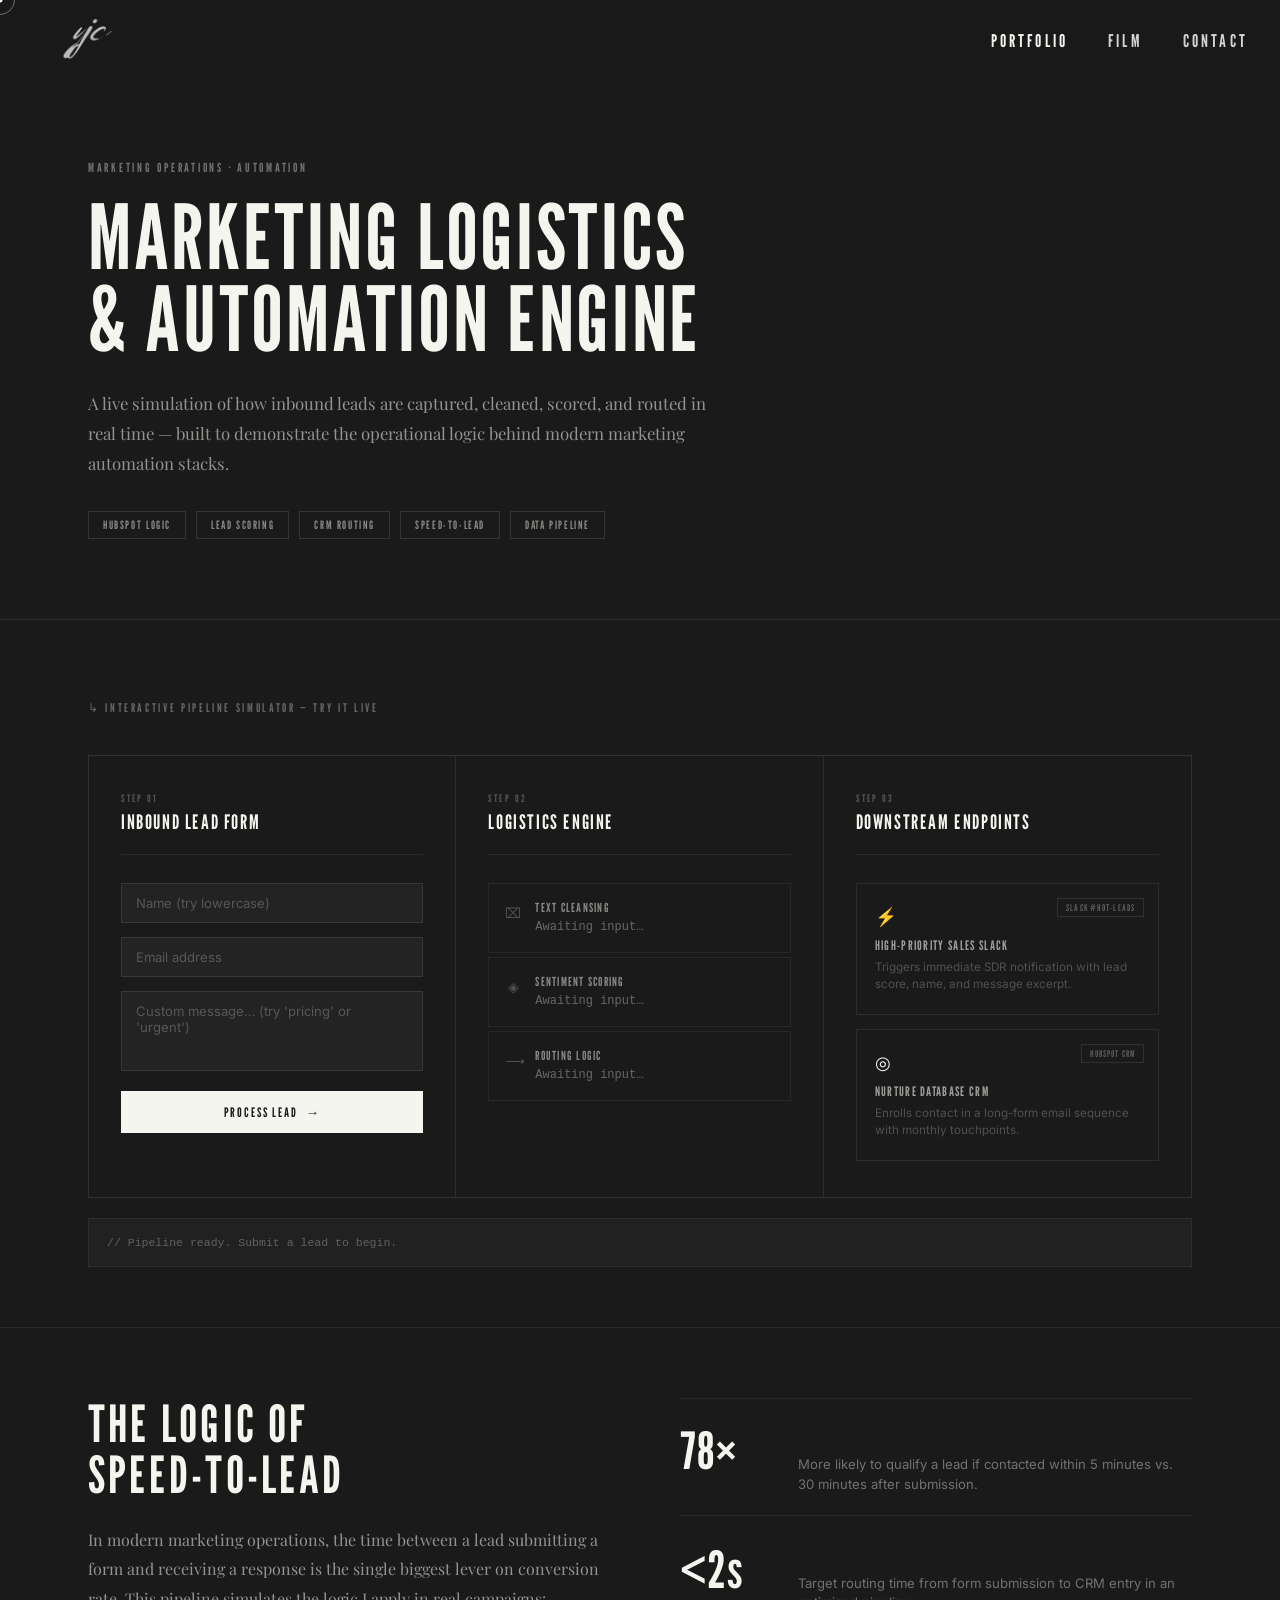
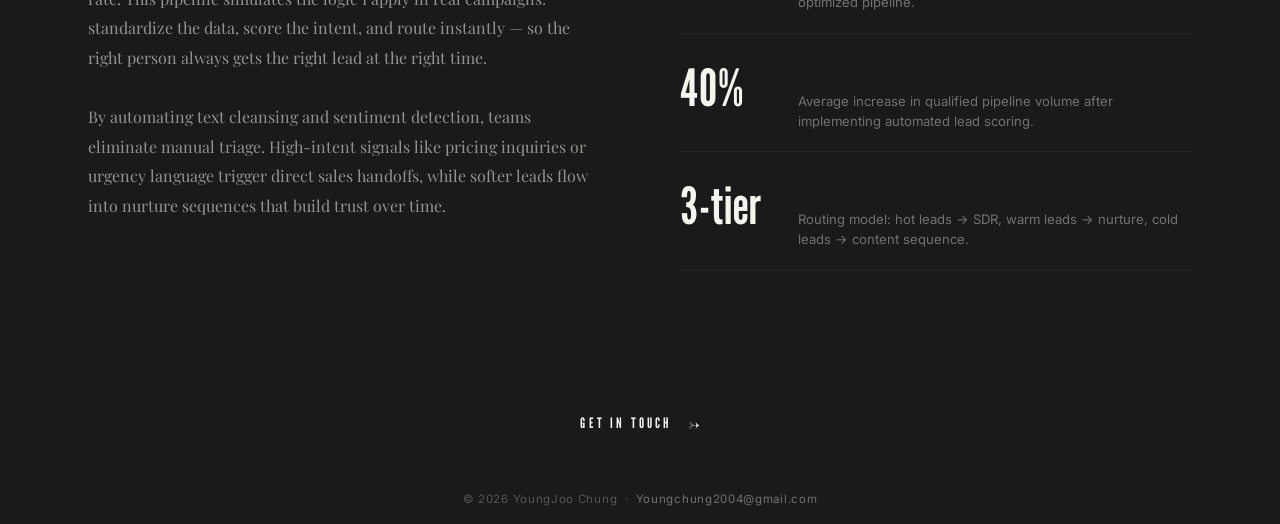
==== automation.html @ d45932c4 "Add Marketing Automation Engine interactive demo page Co-Authored-By: Claude Sonnet 4.6 <noreply@ant" ====
<!DOCTYPE html>
<html lang="en">
<head>
  <meta charset="UTF-8">
  <meta name="viewport" content="width=device-width, initial-scale=1.0">
  <title>Marketing Automation Engine — YoungJoo Chung</title>
  <link rel="preconnect" href="https://fonts.googleapis.com">
  <link rel="preconnect" href="https://fonts.gstatic.com" crossorigin>
  <link href="https://fonts.googleapis.com/css2?family=League+Gothic&family=Playfair+Display:ital,wght@0,400;0,600;0,700;1,400&family=Inter:wght@300;400;500;600&display=swap" rel="stylesheet">
  <link rel="stylesheet" href="css/style.css">
  <style>
    /* ── Page Hero ─────────────────────────────── */
    .auto-hero {
      padding: 160px 0 80px;
      border-bottom: 1px solid rgba(245,245,240,.08);
    }
    .auto-hero-eyebrow {
      font-family: var(--font-display);
      font-size: 0.78rem;
      letter-spacing: 0.22em;
      text-transform: uppercase;
      color: rgba(245,245,240,.4);
      margin-bottom: 20px;
    }
    .auto-hero-title {
      font-family: var(--font-display);
      font-size: clamp(3rem, 7vw, 7rem);
      font-weight: 400;
      text-transform: uppercase;
      letter-spacing: 0.03em;
      line-height: 0.92;
      color: var(--cream);
      margin-bottom: 28px;
    }
    .auto-hero-sub {
      font-family: var(--font-serif);
      font-size: 1.05rem;
      line-height: 1.8;
      color: rgba(245,245,240,.55);
      max-width: 620px;
    }
    .auto-tags {
      display: flex;
      flex-wrap: wrap;
      gap: 10px;
      margin-top: 32px;
    }
    .auto-tag {
      font-family: var(--font-display);
      font-size: 0.72rem;
      letter-spacing: 0.14em;
      text-transform: uppercase;
      color: rgba(245,245,240,.5);
      border: 1px solid rgba(245,245,240,.12);
      padding: 6px 14px;
    }

    /* ── Simulator Wrapper ──────────────────────── */
    .simulator-section {
      padding: 80px 0 60px;
    }
    .sim-label {
      font-family: var(--font-display);
      font-size: 0.75rem;
      letter-spacing: 0.22em;
      text-transform: uppercase;
      color: rgba(245,245,240,.35);
      margin-bottom: 40px;
    }

    /* ── Three-Column Grid ──────────────────────── */
    .sim-grid {
      display: grid;
      grid-template-columns: 1fr 1fr 1fr;
      gap: 0;
      border: 1px solid rgba(245,245,240,.1);
      position: relative;
    }

    .sim-col {
      padding: 36px 32px;
      border-right: 1px solid rgba(245,245,240,.08);
      position: relative;
    }
    .sim-col:last-child { border-right: none; }

    .sim-col-eyebrow {
      font-family: var(--font-display);
      font-size: 0.65rem;
      letter-spacing: 0.2em;
      text-transform: uppercase;
      color: rgba(245,245,240,.28);
      margin-bottom: 6px;
    }
    .sim-col-title {
      font-family: var(--font-display);
      font-size: 1.25rem;
      letter-spacing: 0.08em;
      text-transform: uppercase;
      color: var(--cream);
      margin-bottom: 28px;
      padding-bottom: 20px;
      border-bottom: 1px solid rgba(245,245,240,.07);
    }

    /* ── Column 1: Form ─────────────────────────── */
    .sim-form {
      display: flex;
      flex-direction: column;
      gap: 14px;
    }
    .sim-input, .sim-textarea {
      width: 100%;
      background: rgba(245,245,240,.04);
      border: 1px solid rgba(245,245,240,.1);
      color: var(--cream);
      font-family: var(--font-sans);
      font-size: 0.82rem;
      padding: 11px 14px;
      outline: none;
      transition: border-color .2s;
      resize: none;
    }
    .sim-input::placeholder, .sim-textarea::placeholder {
      color: rgba(245,245,240,.25);
    }
    .sim-input:focus, .sim-textarea:focus {
      border-color: rgba(245,245,240,.3);
    }
    .sim-textarea { height: 80px; }

    .sim-btn {
      margin-top: 6px;
      background: var(--cream);
      color: #1A1A1A;
      border: none;
      font-family: var(--font-display);
      font-size: 0.82rem;
      letter-spacing: 0.14em;
      text-transform: uppercase;
      padding: 13px 20px;
      cursor: pointer;
      transition: background .2s, transform .15s;
      display: flex;
      align-items: center;
      justify-content: center;
      gap: 8px;
    }
    .sim-btn:hover { background: #e8e8e3; transform: translateY(-1px); }
    .sim-btn:active { transform: translateY(0); }
    .sim-btn:disabled { opacity: 0.4; cursor: not-allowed; transform: none; }

    /* ── Column 2: Engine Steps ─────────────────── */
    .engine-steps {
      display: flex;
      flex-direction: column;
      gap: 4px;
    }
    .engine-step {
      display: flex;
      align-items: flex-start;
      gap: 14px;
      padding: 16px;
      border: 1px solid rgba(245,245,240,.06);
      transition: border-color .3s, background .3s;
      position: relative;
    }
    .engine-step.active {
      border-color: rgba(245,245,240,.25);
      background: rgba(245,245,240,.04);
    }
    .engine-step.done {
      border-color: rgba(120,200,120,.3);
      background: rgba(120,200,120,.04);
    }
    .step-icon {
      font-size: 0.9rem;
      color: rgba(245,245,240,.25);
      margin-top: 2px;
      transition: color .3s;
      flex-shrink: 0;
      width: 16px;
      text-align: center;
    }
    .engine-step.active .step-icon { color: var(--cream); }
    .engine-step.done .step-icon { color: #78c878; }
    .step-name {
      font-family: var(--font-display);
      font-size: 0.78rem;
      letter-spacing: 0.1em;
      text-transform: uppercase;
      color: rgba(245,245,240,.5);
      transition: color .3s;
      margin-bottom: 5px;
    }
    .engine-step.active .step-name { color: var(--cream); }
    .engine-step.done .step-name { color: rgba(120,200,120,.9); }
    .step-output {
      font-family: 'Courier New', monospace;
      font-size: 0.75rem;
      color: rgba(245,245,240,.35);
      min-height: 16px;
      transition: color .3s;
    }
    .engine-step.done .step-output { color: rgba(120,200,120,.7); }
    .step-spinner {
      display: none;
      width: 10px; height: 10px;
      border: 1.5px solid rgba(245,245,240,.15);
      border-top-color: var(--cream);
      border-radius: 50%;
      animation: spin .6s linear infinite;
      margin-left: auto;
      flex-shrink: 0;
    }
    .engine-step.active .step-spinner { display: block; }
    @keyframes spin { to { transform: rotate(360deg); } }

    /* ── Column 3: Endpoints ────────────────────── */
    .endpoints {
      display: flex;
      flex-direction: column;
      gap: 14px;
    }
    .endpoint {
      padding: 20px 18px;
      border: 1px solid rgba(245,245,240,.08);
      position: relative;
      transition: border-color .4s, background .4s, transform .3s;
    }
    .endpoint-icon {
      font-size: 1.1rem;
      margin-bottom: 10px;
    }
    .endpoint-name {
      font-family: var(--font-display);
      font-size: 0.82rem;
      letter-spacing: 0.1em;
      text-transform: uppercase;
      color: rgba(245,245,240,.6);
      margin-bottom: 6px;
      transition: color .3s;
    }
    .endpoint-desc {
      font-family: var(--font-sans);
      font-size: 0.73rem;
      color: rgba(245,245,240,.25);
      line-height: 1.5;
    }
    .endpoint-badge {
      position: absolute;
      top: 14px; right: 14px;
      font-family: var(--font-display);
      font-size: 0.58rem;
      letter-spacing: 0.12em;
      text-transform: uppercase;
      padding: 3px 8px;
      border: 1px solid rgba(245,245,240,.1);
      color: rgba(245,245,240,.3);
      transition: all .3s;
    }

    /* Endpoint hit states */
    .endpoint.hit-high {
      border-color: rgba(100,220,130,.5);
      background: rgba(100,220,130,.06);
      transform: translateY(-2px);
    }
    .endpoint.hit-high .endpoint-name { color: #64dc82; }
    .endpoint.hit-high .endpoint-badge {
      border-color: rgba(100,220,130,.4);
      color: #64dc82;
      background: rgba(100,220,130,.1);
    }
    .endpoint.hit-nurture {
      border-color: rgba(120,160,255,.5);
      background: rgba(120,160,255,.06);
      transform: translateY(-2px);
    }
    .endpoint.hit-nurture .endpoint-name { color: #78a0ff; }
    .endpoint.hit-nurture .endpoint-badge {
      border-color: rgba(120,160,255,.4);
      color: #78a0ff;
      background: rgba(120,160,255,.1);
    }

    /* ── Data Packet ────────────────────────────── */
    .data-packet {
      position: fixed;
      width: 10px; height: 10px;
      background: var(--cream);
      border-radius: 50%;
      box-shadow: 0 0 0 3px rgba(245,245,240,.15), 0 0 16px rgba(245,245,240,.4);
      pointer-events: none;
      z-index: 999;
      opacity: 0;
      transform: translate(-50%, -50%);
      transition: left .5s cubic-bezier(0.4,0,0.2,1),
                  top .5s cubic-bezier(0.4,0,0.2,1),
                  opacity .25s;
    }
    .data-packet.visible { opacity: 1; }
    .data-packet.high-priority {
      background: #64dc82;
      box-shadow: 0 0 0 3px rgba(100,220,130,.2), 0 0 16px rgba(100,220,130,.5);
    }
    .data-packet.nurture {
      background: #78a0ff;
      box-shadow: 0 0 0 3px rgba(120,160,255,.2), 0 0 16px rgba(120,160,255,.5);
    }

    /* ── Connector Arrows ───────────────────────── */
    .sim-connectors {
      position: absolute;
      inset: 0;
      pointer-events: none;
      z-index: 0;
    }
    .connector-arrow {
      position: absolute;
      top: 50%;
      font-family: var(--font-display);
      font-size: 0.65rem;
      color: rgba(245,245,240,.15);
      letter-spacing: 0.1em;
      transform: translateY(-50%);
    }
    .connector-arrow.left  { left: 33.33%; transform: translate(-50%, -50%); }
    .connector-arrow.right { left: 66.66%; transform: translate(-50%, -50%); }

    /* ── Speed-to-Lead Section ──────────────────── */
    .speed-section {
      padding: 70px 0 100px;
      border-top: 1px solid rgba(245,245,240,.07);
    }
    .speed-grid {
      display: grid;
      grid-template-columns: 1fr 1fr;
      gap: 80px;
      align-items: start;
    }
    .speed-title {
      font-family: var(--font-display);
      font-size: clamp(2rem, 4vw, 3.5rem);
      font-weight: 400;
      text-transform: uppercase;
      letter-spacing: 0.06em;
      color: var(--cream);
      line-height: 1;
      margin-bottom: 24px;
    }
    .speed-body {
      font-family: var(--font-serif);
      font-size: 1rem;
      line-height: 1.85;
      color: rgba(245,245,240,.55);
    }
    .speed-stats {
      display: flex;
      flex-direction: column;
      gap: 2px;
    }
    .stat-row {
      display: flex;
      align-items: baseline;
      gap: 18px;
      padding: 20px 0;
      border-bottom: 1px solid rgba(245,245,240,.06);
    }
    .stat-row:first-child { border-top: 1px solid rgba(245,245,240,.06); }
    .stat-num {
      font-family: var(--font-display);
      font-size: clamp(2rem, 4vw, 3.2rem);
      color: var(--cream);
      letter-spacing: 0.02em;
      flex-shrink: 0;
      min-width: 100px;
    }
    .stat-desc {
      font-family: var(--font-sans);
      font-size: 0.82rem;
      color: rgba(245,245,240,.4);
      line-height: 1.5;
    }

    /* ── Status Log ─────────────────────────────── */
    .sim-log {
      margin-top: 20px;
      padding: 14px 18px;
      background: rgba(245,245,240,.03);
      border: 1px solid rgba(245,245,240,.06);
      font-family: 'Courier New', monospace;
      font-size: 0.72rem;
      color: rgba(245,245,240,.3);
      min-height: 48px;
      line-height: 1.7;
    }
    .log-line { display: block; }
    .log-line.success { color: rgba(100,220,130,.7); }
    .log-line.info    { color: rgba(120,160,255,.7); }
    .log-line.warn    { color: rgba(245,200,80,.6); }

    /* ── Responsive ─────────────────────────────── */
    @media (max-width: 900px) {
      .sim-grid { grid-template-columns: 1fr; }
      .sim-col { border-right: none; border-bottom: 1px solid rgba(245,245,240,.08); }
      .sim-col:last-child { border-bottom: none; }
      .speed-grid { grid-template-columns: 1fr; gap: 48px; }
    }
  </style>
</head>
<body>

  <div class="cursor-dot"></div>
  <div class="cursor-ring"></div>

  <nav class="nav">
    <div class="nav-container">
      <a href="index.html" class="nav-home"><img src="images/logo.png" alt="YJC" class="nav-logo-img"></a>
      <button class="nav-toggle" aria-label="Toggle navigation">
        <span></span><span></span><span></span>
      </button>
      <ul class="nav-links">
        <li class="nav-item">
          <a href="portfolio.html" class="nav-link active">Portfolio</a>
          <div class="nav-dropdown">
            <a href="portfolio.html#projects">Projects</a>
            <a href="portfolio.html#internship">Internship</a>
            <a href="portfolio.html#social-media">Social Media</a>
          </div>
        </li>
        <li class="nav-item"><a href="film.html" class="nav-link">Film</a></li>
        <li class="nav-item"><a href="contact.html" class="nav-link">Contact</a></li>
      </ul>
    </div>
  </nav>

  <!-- ── Page Hero ─────────────────────────────── -->
  <section class="auto-hero">
    <div class="container">
      <p class="auto-hero-eyebrow">Marketing Operations · Automation</p>
      <h1 class="auto-hero-title">Marketing Logistics<br>&amp; Automation Engine</h1>
      <p class="auto-hero-sub">A live simulation of how inbound leads are captured, cleaned, scored, and routed in real time — built to demonstrate the operational logic behind modern marketing automation stacks.</p>
      <div class="auto-tags">
        <span class="auto-tag">HubSpot Logic</span>
        <span class="auto-tag">Lead Scoring</span>
        <span class="auto-tag">CRM Routing</span>
        <span class="auto-tag">Speed-to-Lead</span>
        <span class="auto-tag">Data Pipeline</span>
      </div>
    </div>
  </section>

  <!-- ── Simulator ─────────────────────────────── -->
  <section class="simulator-section">
    <div class="container">
      <p class="sim-label">↳ Interactive Pipeline Simulator — Try It Live</p>

      <div class="sim-grid" id="sim-grid">

        <!-- Col 1: Inbound -->
        <div class="sim-col" id="col-1">
          <p class="sim-col-eyebrow">Step 01</p>
          <h3 class="sim-col-title">Inbound Lead Form</h3>
          <div class="sim-form">
            <input class="sim-input" id="lead-name" type="text" placeholder="Name (try lowercase)" autocomplete="off">
            <input class="sim-input" id="lead-email" type="email" placeholder="Email address" autocomplete="off">
            <textarea class="sim-textarea" id="lead-message" placeholder="Custom message… (try 'pricing' or 'urgent')"></textarea>
            <button class="sim-btn" id="process-btn">
              <span>Process Lead</span>
              <span>→</span>
            </button>
          </div>
        </div>

        <!-- Col 2: Engine -->
        <div class="sim-col" id="col-2">
          <p class="sim-col-eyebrow">Step 02</p>
          <h3 class="sim-col-title">Logistics Engine</h3>
          <div class="engine-steps">

            <div class="engine-step" id="step-cleanse">
              <span class="step-icon">⌧</span>
              <div style="flex:1">
                <p class="step-name">Text Cleansing</p>
                <p class="step-output" id="out-cleanse">Awaiting input…</p>
              </div>
              <div class="step-spinner"></div>
            </div>

            <div class="engine-step" id="step-sentiment">
              <span class="step-icon">◈</span>
              <div style="flex:1">
                <p class="step-name">Sentiment Scoring</p>
                <p class="step-output" id="out-sentiment">Awaiting input…</p>
              </div>
              <div class="step-spinner"></div>
            </div>

            <div class="engine-step" id="step-routing">
              <span class="step-icon">⟶</span>
              <div style="flex:1">
                <p class="step-name">Routing Logic</p>
                <p class="step-output" id="out-routing">Awaiting input…</p>
              </div>
              <div class="step-spinner"></div>
            </div>

          </div>
        </div>

        <!-- Col 3: Endpoints -->
        <div class="sim-col" id="col-3">
          <p class="sim-col-eyebrow">Step 03</p>
          <h3 class="sim-col-title">Downstream Endpoints</h3>
          <div class="endpoints">

            <div class="endpoint" id="ep-slack">
              <div class="endpoint-icon">⚡</div>
              <p class="endpoint-name">High-Priority Sales Slack</p>
              <p class="endpoint-desc">Triggers immediate SDR notification with lead score, name, and message excerpt.</p>
              <span class="endpoint-badge">Slack #hot-leads</span>
            </div>

            <div class="endpoint" id="ep-crm">
              <div class="endpoint-icon">◎</div>
              <p class="endpoint-name">Nurture Database CRM</p>
              <p class="endpoint-desc">Enrolls contact in a long-form email sequence with monthly touchpoints.</p>
              <span class="endpoint-badge">HubSpot CRM</span>
            </div>

          </div>
        </div>

      </div><!-- /sim-grid -->

      <!-- Status Log -->
      <div class="sim-log" id="sim-log">
        <span class="log-line">// Pipeline ready. Submit a lead to begin.</span>
      </div>

    </div><!-- /container -->
  </section>

  <!-- ── Data Packet (floating) ────────────────── -->
  <div class="data-packet" id="data-packet"></div>

  <!-- ── Speed-to-Lead Section ─────────────────── -->
  <section class="speed-section">
    <div class="container">
      <div class="speed-grid">
        <div>
          <h2 class="speed-title">The Logic of<br>Speed-to-Lead</h2>
          <p class="speed-body">
            In modern marketing operations, the time between a lead submitting a form and receiving a response is the single biggest lever on conversion rate. This pipeline simulates the logic I apply in real campaigns: standardize the data, score the intent, and route instantly — so the right person always gets the right lead at the right time.<br><br>
            By automating text cleansing and sentiment detection, teams eliminate manual triage. High-intent signals like pricing inquiries or urgency language trigger direct sales handoffs, while softer leads flow into nurture sequences that build trust over time.
          </p>
        </div>
        <div class="speed-stats">
          <div class="stat-row">
            <span class="stat-num">78×</span>
            <p class="stat-desc">More likely to qualify a lead if contacted within 5 minutes vs. 30 minutes after submission.</p>
          </div>
          <div class="stat-row">
            <span class="stat-num">&lt;2s</span>
            <p class="stat-desc">Target routing time from form submission to CRM entry in an optimized pipeline.</p>
          </div>
          <div class="stat-row">
            <span class="stat-num">40%</span>
            <p class="stat-desc">Average increase in qualified pipeline volume after implementing automated lead scoring.</p>
          </div>
          <div class="stat-row">
            <span class="stat-num">3-tier</span>
            <p class="stat-desc">Routing model: hot leads → SDR, warm leads → nurture, cold leads → content sequence.</p>
          </div>
        </div>
      </div>
    </div>
  </section>

  <a href="contact.html" class="footer-cta-strip">
    <span class="footer-cta-text">Get In Touch</span>
    <span class="footer-cta-arrow">→</span>
  </a>
  <footer class="footer">
    <p>&copy; 2026 YoungJoo Chung &nbsp;·&nbsp; <a href="mailto:Youngchung2004@gmail.com">Youngchung2004@gmail.com</a></p>
  </footer>

  <script src="js/main.js"></script>
  <script>
  (function () {
    const HIGH_PRIORITY_KEYWORDS = ['buy','buying','price','pricing','cost','quote','urgent','asap','immediately','purchase','deal','demo','sale'];

    const btn       = document.getElementById('process-btn');
    const nameInput = document.getElementById('lead-name');
    const emailInput= document.getElementById('lead-email');
    const msgInput  = document.getElementById('lead-message');
    const logEl     = document.getElementById('sim-log');
    const packet    = document.getElementById('data-packet');

    const stepCleanse   = document.getElementById('step-cleanse');
    const stepSentiment = document.getElementById('step-sentiment');
    const stepRouting   = document.getElementById('step-routing');
    const outCleanse    = document.getElementById('out-cleanse');
    const outSentiment  = document.getElementById('out-sentiment');
    const outRouting    = document.getElementById('out-routing');
    const epSlack       = document.getElementById('ep-slack');
    const epCrm         = document.getElementById('ep-crm');

    function log(msg, type = '') {
      const line = document.createElement('span');
      line.className = 'log-line' + (type ? ' ' + type : '');
      line.textContent = msg;
      logEl.appendChild(document.createElement('br'));
      logEl.appendChild(line);
      logEl.scrollTop = logEl.scrollHeight;
    }

    function resetSteps() {
      [stepCleanse, stepSentiment, stepRouting].forEach(s => {
        s.classList.remove('active','done');
      });
      [outCleanse, outSentiment, outRouting].forEach(o => {
        o.textContent = 'Awaiting input…';
      });
      [epSlack, epCrm].forEach(e => {
        e.classList.remove('hit-high','hit-nurture');
      });
      packet.classList.remove('visible','high-priority','nurture');
    }

    function wait(ms) { return new Promise(r => setTimeout(r, ms)); }

    function getCenter(el) {
      const r = el.getBoundingClientRect();
      return { x: r.left + r.width / 2, y: r.top + r.height / 2 };
    }

    function movePacket(el, instant = false) {
      const { x, y } = getCenter(el);
      if (instant) {
        packet.style.transition = 'none';
        packet.style.left = x + 'px';
        packet.style.top  = y + 'px';
      } else {
        packet.style.transition = 'left .55s cubic-bezier(0.4,0,0.2,1), top .55s cubic-bezier(0.4,0,0.2,1), opacity .25s';
        packet.style.left = x + 'px';
        packet.style.top  = y + 'px';
      }
    }

    function capitalize(str) {
      return str.replace(/\b\w/g, c => c.toUpperCase());
    }

    function scoreMessage(msg) {
      const lower = msg.toLowerCase();
      const hits = HIGH_PRIORITY_KEYWORDS.filter(k => lower.includes(k));
      return hits;
    }

    async function processLead() {
      const rawName  = nameInput.value.trim();
      const email    = emailInput.value.trim();
      const message  = msgInput.value.trim();

      if (!rawName) { nameInput.focus(); return; }

      btn.disabled = true;
      logEl.innerHTML = '<span class="log-line">// Pipeline initiated — ' + new Date().toLocaleTimeString() + '</span>';
      resetSteps();

      // ── Packet appears at form button ────────────
      const btnRect = btn.getBoundingClientRect();
      packet.style.transition = 'none';
      packet.style.left = (btnRect.left + btnRect.width / 2) + 'px';
      packet.style.top  = (btnRect.top + btnRect.height / 2) + 'px';
      packet.classList.add('visible');
      await wait(80);

      // ── Step 1: Text Cleansing ───────────────────
      stepCleanse.classList.add('active');
      log('→ [cleanse] Received raw input: "' + rawName + '"');
      movePacket(stepCleanse);
      await wait(700);

      const cleanedName = capitalize(rawName);
      outCleanse.textContent = '"' + rawName + '" → "' + cleanedName + '"';
      stepCleanse.classList.remove('active');
      stepCleanse.classList.add('done');
      log('✓ [cleanse] Normalized: "' + cleanedName + '"', 'success');
      await wait(300);

      // ── Step 2: Sentiment Scoring ────────────────
      stepSentiment.classList.add('active');
      log('→ [sentiment] Analyzing message content…');
      movePacket(stepSentiment);
      await wait(800);

      const hits = scoreMessage(message);
      const isHighPriority = hits.length > 0;
      const score = isHighPriority ? 'HIGH INTENT (' + hits.join(', ') + ')' : 'LOW INTENT — no triggers found';
      outSentiment.textContent = 'Score: ' + score;
      stepSentiment.classList.remove('active');
      stepSentiment.classList.add('done');
      log('✓ [sentiment] ' + score, isHighPriority ? 'warn' : 'info');
      await wait(300);

      // ── Step 3: Routing Logic ────────────────────
      stepRouting.classList.add('active');
      log('→ [routing] Evaluating destination…');
      movePacket(stepRouting);
      await wait(700);

      const destination = isHighPriority ? 'HIGH_PRIORITY_SLACK' : 'NURTURE_CRM';
      outRouting.textContent = 'Route → ' + destination;
      stepRouting.classList.remove('active');
      stepRouting.classList.add('done');
      log('✓ [routing] Destination: ' + destination, 'success');
      await wait(300);

      // ── Packet moves to endpoint ─────────────────
      if (isHighPriority) {
        packet.classList.add('high-priority');
        movePacket(epSlack);
        await wait(600);
        epSlack.classList.add('hit-high');
        log('⚡ [deliver] Lead "' + cleanedName + '" fired to #hot-leads Slack channel.', 'success');
      } else {
        packet.classList.add('nurture');
        movePacket(epCrm);
        await wait(600);
        epCrm.classList.add('hit-nurture');
        log('◎ [deliver] Lead "' + cleanedName + '" enrolled in HubSpot nurture sequence.', 'info');
      }

      await wait(300);
      log('// Pipeline complete. Processing time: ~' + (isHighPriority ? '1.8' : '2.0') + 's');

      // Fade out packet
      await wait(1200);
      packet.style.opacity = '0';
      await wait(300);
      packet.classList.remove('visible');

      btn.disabled = false;
    }

    btn.addEventListener('click', processLead);

    // Allow Enter in name field to trigger
    nameInput.addEventListener('keydown', e => { if (e.key === 'Enter') processLead(); });
  })();
  </script>
</body>
</html>
---- css/style.css ----
/* ============================================
   DESIGN SYSTEM
   ============================================ */
:root {
  --bg:           #1A1A1A;
  --bg-card:      #242424;
  --bg-nav:       rgba(26, 26, 26, 0.94);
  --cream:        #F5F5F0;
  --cream-dim:    rgba(245, 245, 240, 0.55);
  --cream-subtle: rgba(245, 245, 240, 0.07);
  --cream-border: rgba(245, 245, 240, 0.12);
  --font-display: 'League Gothic', 'Arial Narrow', sans-serif;
  --font-serif:   'Playfair Display', Georgia, serif;
  --font-sans:    'Inter', sans-serif;
  --ease:         cubic-bezier(0.4, 0, 0.2, 1);
  --ease-out:     cubic-bezier(0.0, 0, 0.2, 1);
}

*, *::before, *::after { box-sizing: border-box; margin: 0; padding: 0; }
html { scroll-behavior: smooth; }

body {
  font-family: var(--font-serif);
  background: #1A1A1A !important;
  color: var(--cream);
  cursor: none;
  overflow-x: hidden;
  -webkit-font-smoothing: antialiased;
}

/* ============================================
   CUSTOM CURSOR
   ============================================ */
.cursor-dot, .cursor-ring {
  position: fixed;
  top: 0; left: 0;
  pointer-events: none;
  z-index: 9999;
  transform: translate(-50%, -50%);
}

.cursor-dot {
  width: 5px; height: 5px;
  background: var(--cream);
  border-radius: 50%;
}

.cursor-ring {
  width: 30px; height: 30px;
  border: 1px solid rgba(245,245,240,0.4);
  border-radius: 50%;
  transition: width .3s var(--ease), height .3s var(--ease),
              border-color .3s, background .3s;
}

.cursor-ring.hovering {
  width: 46px; height: 46px;
  border-color: var(--cream);
  background: var(--cream-subtle);
}

.cursor-ring.clicking {
  width: 22px; height: 22px;
  background: rgba(245,245,240,0.08);
}

/* ============================================
   NAVIGATION
   ============================================ */
.nav {
  position: fixed;
  top: 0; left: 0; right: 0;
  z-index: 100;
  background: var(--bg-nav);
  backdrop-filter: blur(16px);
  -webkit-backdrop-filter: blur(16px);
  border-bottom: 1px solid var(--cream-border);
}

.nav-container {
  max-width: 1600px;
  margin: 0 auto;
  padding: 0 32px;
  height: 80px;
  display: flex;
  align-items: center;
  justify-content: space-between;
}

.nav-home {
  text-decoration: none;
  display: flex;
  align-items: center;
}

.nav-logo-img {
  height: 120px;
  width: auto;
  display: block;
  filter: invert(1) brightness(0.85);
  transition: filter .2s;
}
.nav-home:hover .nav-logo-img { filter: invert(1) brightness(1); }

.nav-links {
  list-style: none;
  display: flex;
  gap: 40px;
  align-items: center;
}

.nav-item { position: relative; }

.nav-link {
  font-family: var(--font-display);
  font-size: 1.1rem;
  letter-spacing: 0.18em;
  text-transform: uppercase;
  color: #D3D3D3;
  text-decoration: none;
  cursor: none;
  transition: color .2s;
  padding: 8px 0;
  display: block;
}

.nav-link:hover, .nav-link.active { color: var(--cream); }

/* Dropdown */
.nav-dropdown {
  position: absolute;
  top: calc(100% + 1px);
  right: 0;
  background: #111;
  border: 1px solid var(--cream-border);
  min-width: 180px;
  opacity: 0;
  pointer-events: none;
  transform: translateY(-6px);
  transition: opacity .2s var(--ease), transform .2s var(--ease);
}

.nav-item:hover .nav-dropdown {
  opacity: 1;
  pointer-events: all;
  transform: translateY(0);
}

.nav-dropdown a {
  display: block;
  padding: 12px 22px;
  font-family: var(--font-display);
  font-size: 0.85rem;
  letter-spacing: 0.14em;
  text-transform: uppercase;
  color: var(--cream-dim);
  text-decoration: none;
  border-bottom: 1px solid var(--cream-border);
  transition: color .2s, background .2s;
  cursor: none;
}

.nav-dropdown a:last-child { border-bottom: none; }
.nav-dropdown a:hover { color: var(--cream); background: var(--cream-subtle); }

.nav-toggle {
  display: none;
  flex-direction: column;
  gap: 5px;
  background: none;
  border: none;
  cursor: none;
  padding: 4px;
}

.nav-toggle span {
  display: block;
  width: 22px; height: 1.5px;
  background: var(--cream);
  transition: transform .3s, opacity .3s;
}

/* ============================================
   UTILITIES
   ============================================ */
.container { max-width: 1200px; margin: 0 auto; padding: 0 48px; }
.section-padding { padding: 100px 0; }

/* ============================================
   SCROLL REVEAL
   ============================================ */
.reveal {
  opacity: 0;
  transform: translateY(22px);
  transition: opacity .7s var(--ease-out), transform .7s var(--ease-out);
}
.reveal.visible { opacity: 1; transform: translateY(0); }
.reveal-delay-1 { transition-delay: .1s; }
.reveal-delay-2 { transition-delay: .2s; }
.reveal-delay-3 { transition-delay: .3s; }
.reveal-delay-4 { transition-delay: .4s; }

/* ============================================
   BUTTONS
   ============================================ */
.btn {
  display: inline-block;
  padding: 11px 28px;
  font-family: var(--font-display);
  font-size: 0.85rem;
  letter-spacing: 0.14em;
  text-transform: uppercase;
  text-decoration: none;
  cursor: none;
  transition: all .25s var(--ease);
  border-radius: 0;
}

.btn-cream {
  background: var(--cream);
  color: var(--bg);
  border: 1.5px solid var(--cream);
}
.btn-cream:hover { background: transparent; color: var(--cream); transform: translateY(-2px); }

.btn-outline {
  background: transparent;
  color: var(--cream);
  border: 1.5px solid var(--cream-border);
}
.btn-outline:hover { border-color: var(--cream); transform: translateY(-2px); }

/* ============================================
   HOME — HERO (full-width editorial)
   ============================================ */
.hero {
  min-height: 100vh;
  display: flex;
  flex-direction: column;
  align-items: center;
  text-align: center;
  padding: 140px 48px 0;
  position: relative;
  background: var(--bg);
}

.hero-content {
  width: 100%;
  margin-bottom: 52px;
}

.hero-name {
  font-family: var(--font-display);
  font-size: clamp(4rem, 13vw, 12rem);
  font-weight: 400;
  line-height: 0.92;
  letter-spacing: 0.04em;
  text-transform: uppercase;
  color: var(--cream);
  margin-bottom: 16px;
}

.hero-subhead {
  font-family: var(--font-display);
  font-size: clamp(1rem, 2.4vw, 1.7rem);
  font-weight: 400;
  letter-spacing: 0.22em;
  text-transform: uppercase;
  color: var(--cream-dim);
}

.hero-portrait-wrap {
  width: 96%;
  max-width: none;
  overflow: hidden;
  margin: 0 auto;
}

.hero-portrait {
  width: 100%;
  display: block;
  height: 62vh;
  object-fit: cover;
  object-position: center center;
}

.hero-scroll {
  position: absolute;
  bottom: 40px;
  left: 50%;
  transform: translateX(-50%);
  display: flex;
  flex-direction: column;
  align-items: center;
  gap: 10px;
  color: var(--cream-dim);
  font-family: var(--font-display);
  font-size: 0.65rem;
  letter-spacing: 0.2em;
  text-transform: uppercase;
  animation: fadeInUp 1.2s ease 1s both;
}

.hero-scroll-line {
  width: 1px;
  height: 50px;
  background: linear-gradient(to bottom, var(--cream-dim), transparent);
  animation: scrollPulse 2.5s ease infinite;
}

@keyframes scrollPulse {
  0%, 100% { opacity: .35; transform: scaleY(1); }
  50%       { opacity: .8;  transform: scaleY(1.08); }
}

@keyframes fadeInUp {
  from { opacity: 0; transform: translateX(-50%) translateY(12px); }
  to   { opacity: 1; transform: translateX(-50%) translateY(0); }
}

/* ============================================
   HOME — ABOUT SECTION
   ============================================ */
.about-section {
  padding: 120px 0;
}

.about-grid {
  display: grid;
  grid-template-columns: 1fr 1fr;
  gap: 80px;
  align-items: center;
}

.about-photo-wrap {
  overflow: hidden;
}

.about-photo-wrap img {
  width: 100%;
  height: auto;
  display: block;
  object-fit: contain;
}

.about-text-col {}

.about-title {
  font-family: var(--font-display);
  font-size: clamp(3.2rem, 6vw, 5.5rem);
  font-weight: 400;
  text-transform: uppercase;
  letter-spacing: 0.06em;
  color: #D3D3D3;
  margin-bottom: 28px;
  line-height: 1.1;
}

.about-title-sub {
  font-size: clamp(1.8rem, 3.2vw, 3rem);
}

.about-body {
  font-size: 1rem;
  line-height: 1.85;
  color: var(--cream-dim);
  margin-bottom: 36px;
}

.about-ctas { display: flex; gap: 14px; flex-wrap: wrap; }

/* ============================================
   HOME — STRENGTHS
   ============================================ */
.strengths-section {
  padding: 80px 0 100px;
}

.strengths-label {
  font-family: var(--font-display);
  font-size: clamp(2.2rem, 4vw, 3.5rem);
  font-weight: 400;
  letter-spacing: 0.08em;
  text-transform: uppercase;
  color: #D3D3D3;
  margin-bottom: 48px;
  line-height: 1;
}

.strengths-grid {
  display: grid;
  grid-template-columns: repeat(3, 1fr);
  gap: 20px;
}

.strength-card {
  background: var(--bg-card);
  border: 1px solid var(--cream-border);
  padding: 40px 32px;
  transition: border-color .3s, transform .3s;
  position: relative;
  overflow: hidden;
}

.strength-card::before {
  content: '';
  position: absolute;
  top: 0; left: 0;
  width: 2px; height: 0;
  background: var(--cream);
  transition: height .4s var(--ease);
}

.strength-card:hover { border-color: rgba(245,245,240,0.3); transform: translateY(-4px); }
.strength-card:hover::before { height: 100%; }

.strength-num {
  font-family: var(--font-display);
  font-size: 0.7rem;
  letter-spacing: 0.16em;
  color: var(--cream-dim);
  margin-bottom: 18px;
  display: block;
}

.strength-name {
  font-family: var(--font-display);
  font-size: 1.4rem;
  font-weight: 400;
  letter-spacing: 0.06em;
  text-transform: uppercase;
  color: var(--cream);
  margin-bottom: 14px;
  line-height: 1.1;
}

.strength-desc {
  font-family: var(--font-serif);
  font-size: 0.88rem;
  line-height: 1.75;
  color: var(--cream-dim);
}

/* ============================================
   HOME — SKILLS
   ============================================ */
.skills-section {
  padding: 80px 0 100px;
}

.skills-section-title {
  font-family: var(--font-display);
  font-size: clamp(2.2rem, 4vw, 3.5rem);
  font-weight: 400;
  letter-spacing: 0.08em;
  text-transform: uppercase;
  color: #D3D3D3;
  margin-bottom: 48px;
  line-height: 1;
}

.skills-grid {
  display: grid;
  grid-template-columns: repeat(4, 1fr);
  gap: 0;
}

.skill-block {
  padding: 40px 32px;
  border-right: 1px solid var(--cream-border);
  border-top: 1px solid var(--cream-border);
  transition: background .3s;
}

.skill-block:last-child { border-right: none; }
.skill-block:hover { background: var(--cream-subtle); }

.skill-icon { width: 48px; height: 48px; margin-bottom: 22px; opacity: .7; }
.skill-icon svg { width: 100%; height: 100%; }

.skill-name {
  font-family: var(--font-display);
  font-size: 1.1rem;
  font-weight: 400;
  letter-spacing: 0.08em;
  text-transform: uppercase;
  color: var(--cream);
  margin-bottom: 10px;
}

.skill-desc {
  font-family: var(--font-serif);
  font-size: 0.82rem;
  line-height: 1.7;
  color: var(--cream-dim);
}

/* ============================================
   FOOTER CTA
   ============================================ */
.footer-cta-strip {
  padding: 40px 48px;
  display: flex;
  align-items: center;
  justify-content: center;
  gap: 16px;
  text-decoration: none;
  transition: opacity .2s;
  cursor: none;
}

.footer-cta-strip:hover { opacity: .65; }

.footer-cta-text {
  font-family: var(--font-display);
  font-size: 0.9rem;
  letter-spacing: 0.22em;
  text-transform: uppercase;
  color: var(--cream);
}

.footer-cta-arrow {
  font-size: 1.1rem;
  color: var(--cream);
}

.footer {
  padding: 18px 48px;
  text-align: center;
}

.footer p {
  font-family: var(--font-sans);
  font-size: 0.72rem;
  color: rgba(245,245,240,0.28);
  letter-spacing: 0.06em;
}

.footer a { color: rgba(245,245,240,0.4); text-decoration: none; }

/* ============================================
   INTERIOR PAGE HERO
   ============================================ */
.page-hero {
  padding: 140px 0 56px;
  border-bottom: 1px solid var(--cream-border);
}

.page-hero-title {
  font-family: var(--font-display);
  font-size: clamp(3rem, 7vw, 6rem);
  font-weight: 400;
  letter-spacing: 0.06em;
  text-transform: uppercase;
  color: var(--cream);
  line-height: 1;
  margin-bottom: 10px;
}

.page-hero-sub {
  font-family: var(--font-display);
  font-size: 0.75rem;
  letter-spacing: 0.2em;
  text-transform: uppercase;
  color: var(--cream-dim);
}

/* ============================================
   PORTFOLIO — FILTER BAR
   ============================================ */
.filter-bar {
  padding: 24px 0;
  border-bottom: 1px solid var(--cream-border);
  position: sticky;
  top: 60px;
  z-index: 50;
  background: var(--bg);
}

.filter-tabs { display: flex; gap: 6px; }

.filter-tab {
  padding: 6px 18px;
  font-family: var(--font-display);
  font-size: 0.75rem;
  letter-spacing: 0.14em;
  text-transform: uppercase;
  color: var(--cream-dim);
  background: transparent;
  border: 1px solid var(--cream-border);
  cursor: none;
  transition: all .2s;
}

.filter-tab:hover { color: var(--cream); border-color: rgba(245,245,240,0.3); }
.filter-tab.active { background: var(--cream); color: var(--bg); border-color: var(--cream); }

/* ============================================
   PORTFOLIO — PROJECT GRID
   ============================================ */
.projects-section { padding: 56px 0 100px; }
.projects-section .container { max-width: none; padding: 0; }

.projects-grid {
  display: grid;
  grid-template-columns: repeat(3, 1fr);
  gap: 2px;
}

.project-card {
  background: var(--bg-card);
  cursor: none;
  overflow: hidden;
  transition: opacity .25s;
  position: relative;
}

.project-card:hover { opacity: .82; }

.project-card-image {
  width: 100%;
  background: #2a2a2a;
  display: flex;
  align-items: center;
  justify-content: center;
  min-height: 210px;
  overflow: hidden;
}

.project-card-image img {
  width: 100%;
  max-height: 260px;
  object-fit: contain;
  display: block;
}

.project-card-overlay {
  position: absolute;
  inset: 0;
  background: rgba(26,26,26,.82);
  display: flex;
  align-items: center;
  justify-content: center;
  opacity: 0;
  transition: opacity .3s;
}

.project-card:hover .project-card-overlay { opacity: 1; }

.overlay-label {
  font-family: var(--font-display);
  font-size: clamp(1rem, 1.8vw, 1.5rem);
  letter-spacing: 0.12em;
  text-transform: uppercase;
  color: var(--cream);
  border-bottom: 1px solid rgba(245,245,240,.5);
  padding-bottom: 4px;
}

.project-card-meta {
  padding: 16px 18px 20px;
  border-top: 1px solid var(--cream-border);
}

.project-card-title {
  font-family: var(--font-display);
  font-size: 1.05rem;
  font-weight: 400;
  letter-spacing: 0.06em;
  text-transform: uppercase;
  color: var(--cream);
  margin-bottom: 5px;
}

.project-card-date {
  font-family: var(--font-sans);
  font-size: 0.68rem;
  letter-spacing: 0.1em;
  text-transform: uppercase;
  color: var(--cream-dim);
}

.project-card.filtered-out { display: none; }

/* ============================================
   PROJECT MODAL
   ============================================ */
.modal-overlay {
  position: fixed;
  inset: 0;
  background: rgba(0,0,0,.82);
  z-index: 200;
  display: flex;
  align-items: center;
  justify-content: center;
  padding: 40px 20px;
  opacity: 0;
  pointer-events: none;
  transition: opacity .3s;
}

.modal-overlay.open { opacity: 1; pointer-events: all; }

.modal {
  background: #111;
  border: 1px solid var(--cream-border);
  width: 100%;
  max-width: 800px;
  max-height: 90vh;
  overflow-y: auto;
  transform: translateY(18px);
  transition: transform .3s var(--ease-out);
}

.modal-overlay.open .modal { transform: translateY(0); }

.modal-header {
  padding: 36px 44px 28px;
  border-bottom: 1px solid var(--cream-border);
  position: relative;
}

.modal-close {
  position: absolute;
  top: 20px; right: 20px;
  width: 30px; height: 30px;
  background: none;
  border: 1px solid var(--cream-border);
  color: var(--cream-dim);
  cursor: none;
  font-size: 1rem;
  display: flex; align-items: center; justify-content: center;
  transition: all .2s;
}

.modal-close:hover { border-color: var(--cream); color: var(--cream); }

.modal-category {
  font-family: var(--font-display);
  font-size: 0.68rem;
  letter-spacing: 0.16em;
  text-transform: uppercase;
  color: var(--cream-dim);
  margin-bottom: 8px;
}

.modal-title {
  font-family: var(--font-display);
  font-size: 2rem;
  font-weight: 400;
  letter-spacing: 0.06em;
  text-transform: uppercase;
  color: var(--cream);
  margin-bottom: 4px;
}

.modal-subtitle, .modal-time {
  font-family: var(--font-serif);
  font-size: 0.82rem;
  color: var(--cream-dim);
}

.modal-time { margin-top: 5px; }

.modal-body { padding: 32px 44px 44px; }

.modal-section-label {
  font-family: var(--font-display);
  font-size: 0.65rem;
  font-weight: 400;
  letter-spacing: 0.18em;
  text-transform: uppercase;
  color: var(--cream-dim);
  margin-bottom: 10px;
}

.modal-description {
  font-family: var(--font-serif);
  font-size: 0.92rem;
  line-height: 1.8;
  color: var(--cream-dim);
  margin-bottom: 26px;
}

.modal-skills { display: flex; flex-wrap: wrap; gap: 7px; margin-bottom: 26px; }

.tag {
  display: inline-block;
  padding: 4px 10px;
  font-family: var(--font-display);
  font-size: 0.68rem;
  letter-spacing: 0.1em;
  text-transform: uppercase;
  color: var(--cream-dim);
  border: 1px solid var(--cream-border);
  transition: all .2s;
}

.tag:hover { color: var(--cream); border-color: rgba(245,245,240,.35); }

.modal-bullets { list-style: none; margin-bottom: 26px; }

.modal-bullets li {
  font-family: var(--font-serif);
  font-size: 0.9rem;
  line-height: 1.7;
  color: var(--cream-dim);
  padding: 6px 0 6px 16px;
  border-bottom: 1px solid rgba(245,245,240,.05);
  position: relative;
}

.modal-bullets li::before {
  content: '';
  position: absolute;
  left: 0; top: 15px;
  width: 4px; height: 4px;
  background: var(--cream);
  border-radius: 50%;
}

.modal-screenshots {
  display: flex;
  flex-direction: column;
  gap: 20px;
  margin-bottom: 32px;
}

.modal-screenshot {
  width: 100%;
}

.modal-screenshot img {
  width: 100%;
  height: auto;
  object-fit: contain;
  display: block;
  cursor: zoom-in;
}

.modal-link-btn {
  display: inline-flex;
  align-items: center;
  gap: 8px;
  padding: 10px 22px;
  background: var(--cream);
  color: var(--bg);
  font-family: var(--font-display);
  font-size: 0.75rem;
  letter-spacing: 0.12em;
  text-transform: uppercase;
  text-decoration: none;
  transition: opacity .2s;
}

.modal-link-btn:hover { opacity: .85; }

/* ============================================
   FILM PAGE
   ============================================ */
.film-category {
  margin-bottom: 56px;
}

.film-category-title {
  font-family: var(--font-display);
  font-size: clamp(1.6rem, 3vw, 2.4rem);
  font-weight: 400;
  letter-spacing: 0.1em;
  text-transform: uppercase;
  color: var(--cream);
  margin-bottom: 20px;
  padding-bottom: 14px;
  border-bottom: 1px solid var(--cream-border);
}

.film-grid {
  display: grid;
  grid-template-columns: repeat(3, 1fr);
  gap: 6px;
  margin-bottom: 8px;
  align-items: start;
}

@media (max-width: 768px) { .film-grid { grid-template-columns: 1fr; } }
@media (max-width: 1024px) { .film-grid { grid-template-columns: repeat(2, 1fr); } }

.film-caption {
  font-family: var(--font-serif);
  font-style: italic;
  font-size: 0.88rem;
  color: var(--cream-dim);
  margin-bottom: 48px;
  letter-spacing: 0.02em;
}

.gallery-section { padding: 56px 0 100px; }

.gallery-grid {
  columns: 3;
  column-gap: 3px;
}

.gallery-item {
  break-inside: avoid;
  margin-bottom: 6px;
  cursor: none;
  overflow: hidden;
  display: block;
}

.gallery-item img {
  display: block;
  width: 100%;
  height: auto;
  transition: opacity .3s;
}

.gallery-item:hover img { opacity: .8; }

/* Lightbox */
.lightbox {
  position: fixed;
  inset: 0;
  background: rgba(10,10,10,.97);
  z-index: 300;
  display: flex;
  align-items: center;
  justify-content: center;
  opacity: 0;
  pointer-events: none;
  transition: opacity .3s;
}

.lightbox.open { opacity: 1; pointer-events: all; }
.lightbox img { max-width: 90vw; max-height: 90vh; object-fit: contain; }

.lightbox-close {
  position: absolute;
  top: 24px; right: 28px;
  font-size: 1.4rem;
  color: rgba(245,245,240,.45);
  background: none;
  border: none;
  cursor: none;
  transition: color .2s;
}

.lightbox-close:hover { color: var(--cream); }

.lightbox-arrow {
  position: absolute;
  top: 50%;
  transform: translateY(-50%);
  font-size: 1.6rem;
  color: rgba(245,245,240,.35);
  background: none;
  border: none;
  cursor: none;
  padding: 20px;
  transition: color .2s;
}

.lightbox-arrow:hover { color: var(--cream); }
.lightbox-arrow.prev { left: 10px; }
.lightbox-arrow.next { right: 10px; }

/* ============================================
   CONTACT PAGE
   ============================================ */
.contact-section {
  min-height: calc(100vh - 60px);
  padding: 120px 0 80px;
  display: flex;
  align-items: center;
}

.contact-grid {
  display: grid;
  grid-template-columns: 1fr 1fr;
  gap: 80px;
  align-items: start;
}

.contact-eyebrow {
  font-family: var(--font-display);
  font-size: 0.72rem;
  letter-spacing: 0.2em;
  text-transform: uppercase;
  color: var(--cream-dim);
  margin-bottom: 16px;
}

.contact-intro h2 {
  font-family: var(--font-display);
  font-size: clamp(2.8rem, 5vw, 4.5rem);
  font-weight: 400;
  letter-spacing: 0.06em;
  text-transform: uppercase;
  color: var(--cream);
  line-height: 1;
  margin-bottom: 22px;
}

.contact-intro p {
  font-family: var(--font-serif);
  font-size: 0.95rem;
  line-height: 1.8;
  color: var(--cream-dim);
  margin-bottom: 36px;
}

.contact-cards { display: flex; flex-direction: column; gap: 2px; }

.contact-card {
  display: flex;
  align-items: center;
  gap: 20px;
  padding: 24px 28px;
  background: var(--bg-card);
  border: 1px solid var(--cream-border);
  text-decoration: none;
  color: var(--cream);
  cursor: none;
  transition: all .25s;
}

.contact-card:hover {
  background: var(--cream-subtle);
  border-color: rgba(245,245,240,.3);
  transform: translateX(4px);
}

.contact-card-icon {
  width: 38px; height: 38px;
  border: 1px solid var(--cream-border);
  border-radius: 50%;
  display: flex; align-items: center; justify-content: center;
  color: var(--cream-dim);
  flex-shrink: 0;
}

.contact-card-label {
  font-family: var(--font-display);
  font-size: 0.65rem;
  letter-spacing: 0.14em;
  text-transform: uppercase;
  color: var(--cream-dim);
  margin-bottom: 3px;
}

.contact-card-value {
  font-family: var(--font-serif);
  font-size: 0.92rem;
  color: var(--cream);
}

.contact-card-arrow {
  margin-left: auto;
  font-size: 1rem;
  color: var(--cream-dim);
  transition: color .2s, transform .2s;
}

.contact-card:hover .contact-card-arrow { color: var(--cream); transform: translateX(3px); }

/* ============================================
   RESPONSIVE
   ============================================ */
@media (max-width: 1024px) {
  .projects-grid { grid-template-columns: repeat(2, 1fr); }
  .skills-grid   { grid-template-columns: repeat(2, 1fr); }
  .skill-block:nth-child(2) { border-right: none; }
  .skill-block:nth-child(3) { border-top: 1px solid var(--cream-border); }
  .gallery-grid  { columns: 2; }
}

@media (max-width: 768px) {
  .container { padding: 0 24px; }
  .nav-container { padding: 0 24px; }

  .nav-links {
    position: fixed;
    top: 60px; left: 0; right: 0;
    background: #111;
    flex-direction: column;
    gap: 0;
    border-bottom: 1px solid var(--cream-border);
    transform: translateY(-110%);
    transition: transform .35s var(--ease);
  }

  .nav-links.open { transform: translateY(0); }
  .nav-links li { width: 100%; }

  .nav-link {
    display: block;
    padding: 16px 28px;
    font-size: 0.9rem;
  }

  .nav-dropdown {
    position: static;
    background: rgba(0,0,0,.2);
    border: none;
    border-top: 1px solid var(--cream-border);
    opacity: 1;
    pointer-events: all;
    transform: none;
    display: none;
  }

  .nav-item.dropdown-open .nav-dropdown { display: block; }
  .nav-dropdown a { padding: 12px 28px 12px 44px; }
  .nav-toggle { display: flex; }

  .hero { padding: 60px 24px 0; }
  .hero-name { font-size: clamp(3rem, 15vw, 6rem); }
  .hero-subhead { font-size: clamp(0.7rem, 3.5vw, 1rem); letter-spacing: 0.12em; }

  .about-grid { grid-template-columns: 1fr; gap: 40px; }
  .about-photo-wrap img { max-height: 420px; }

  .strengths-grid { grid-template-columns: 1fr; }
  .skills-grid    { grid-template-columns: 1fr; }
  .skill-block    { border-right: none; border-bottom: 1px solid var(--cream-border); }

  .contact-grid { grid-template-columns: 1fr; gap: 48px; }

  .gallery-grid { columns: 1; }

  .projects-grid { grid-template-columns: 1fr; }

  .modal { max-height: 100vh; }
  .modal-header { padding: 28px 24px; }
  .modal-body { padding: 24px 24px 40px; }
  .modal-screenshots { gap: 14px; }

  .footer-cta-strip { padding: 28px 24px; }
  .footer { padding: 16px 24px; }

  .cursor-dot, .cursor-ring { display: none; }
  body { cursor: auto; }
  a, button, .project-card, .gallery-item, .filter-tab, .contact-card { cursor: pointer; }
}

@media (max-width: 480px) {
  .hero-name { font-size: clamp(2.6rem, 18vw, 5rem); }
  .hero-subhead { font-size: 0.65rem; letter-spacing: 0.08em; }
  .about-title  { font-size: 2.4rem; }
  .page-hero-title { font-size: 2.8rem; }
  .filter-tab   { padding: 5px 12px; font-size: 0.68rem; }
  .hero-portrait-wrap { width: 95%; }
  .hero-portrait { height: 45vh; }
  .hero-content { margin-bottom: 32px; }
}

/* ============================================
   LIGHT THEME — Portfolio & Film pages
   ============================================ */
body.light-theme {
  --bg:           #F5F5F0;
  --bg-card:      #E8E8E3;
  --bg-nav:       rgba(245, 245, 240, 0.96);
  --cream:        #1A1A1A;
  --cream-dim:    rgba(26, 26, 26, 0.55);
  --cream-subtle: rgba(26, 26, 26, 0.06);
  --cream-border: rgba(26, 26, 26, 0.12);
  background: #F5F5F0 !important;
  color: #1A1A1A;
}

body.light-theme .nav-logo-img { filter: brightness(0.1); }
body.light-theme .nav-home:hover .nav-logo-img { filter: brightness(0); }

body.light-theme .nav-dropdown {
  background: #EEEEE9;
  border-color: rgba(26,26,26,0.12);
}
body.light-theme .nav-dropdown a { color: rgba(26,26,26,0.65); border-bottom-color: rgba(26,26,26,0.1); }
body.light-theme .nav-dropdown a:hover { color: #1A1A1A; background: rgba(26,26,26,0.04); }

body.light-theme .filter-tab { color: rgba(26,26,26,0.55); border-color: rgba(26,26,26,0.2); }
body.light-theme .filter-tab:hover { color: #1A1A1A; border-color: rgba(26,26,26,0.4); }
body.light-theme .filter-tab.active { background: #1A1A1A; color: #F5F5F0; border-color: #1A1A1A; }

body.light-theme .project-card-image { background: #DEDED9; }
body.light-theme .project-card-overlay { background: rgba(245,245,240,0.88); }
body.light-theme .overlay-label { color: #1A1A1A; border-bottom-color: rgba(26,26,26,0.4); }

body.light-theme .modal { background: #F5F5F0; }
body.light-theme .modal-close { border-color: rgba(26,26,26,0.2); color: rgba(26,26,26,0.5); }
body.light-theme .modal-close:hover { border-color: #1A1A1A; color: #1A1A1A; }

body.light-theme .cursor-dot { background: #1A1A1A; }
body.light-theme .cursor-ring { border-color: rgba(26,26,26,0.3); }
body.light-theme .cursor-ring.hovering { border-color: #1A1A1A; background: rgba(26,26,26,0.05); }

body.light-theme .film-category-title {
  color: #1A1A1A;
  border-bottom-color: rgba(26,26,26,0.5);
}

body.light-theme .footer-cta-strip:hover { background: rgba(26,26,26,0.04); }
body.light-theme .footer a { color: rgba(26,26,26,0.6); }
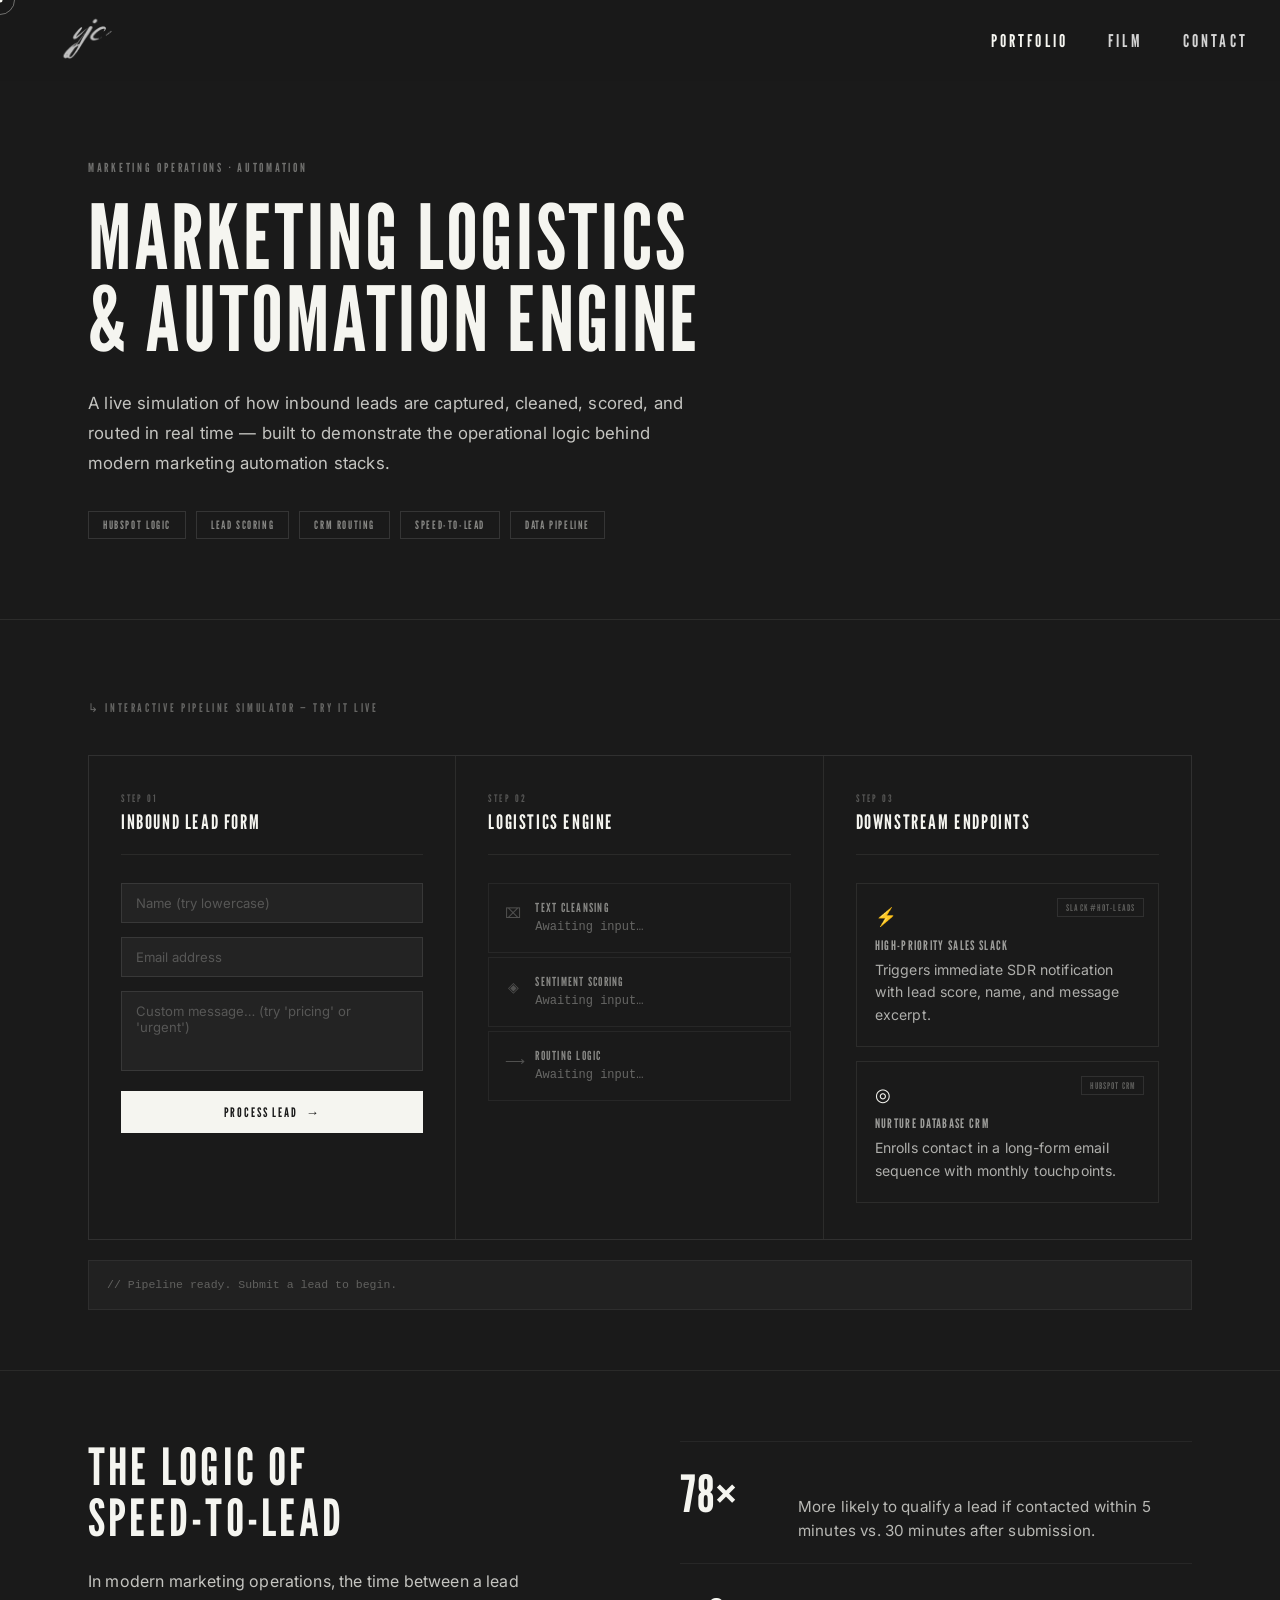
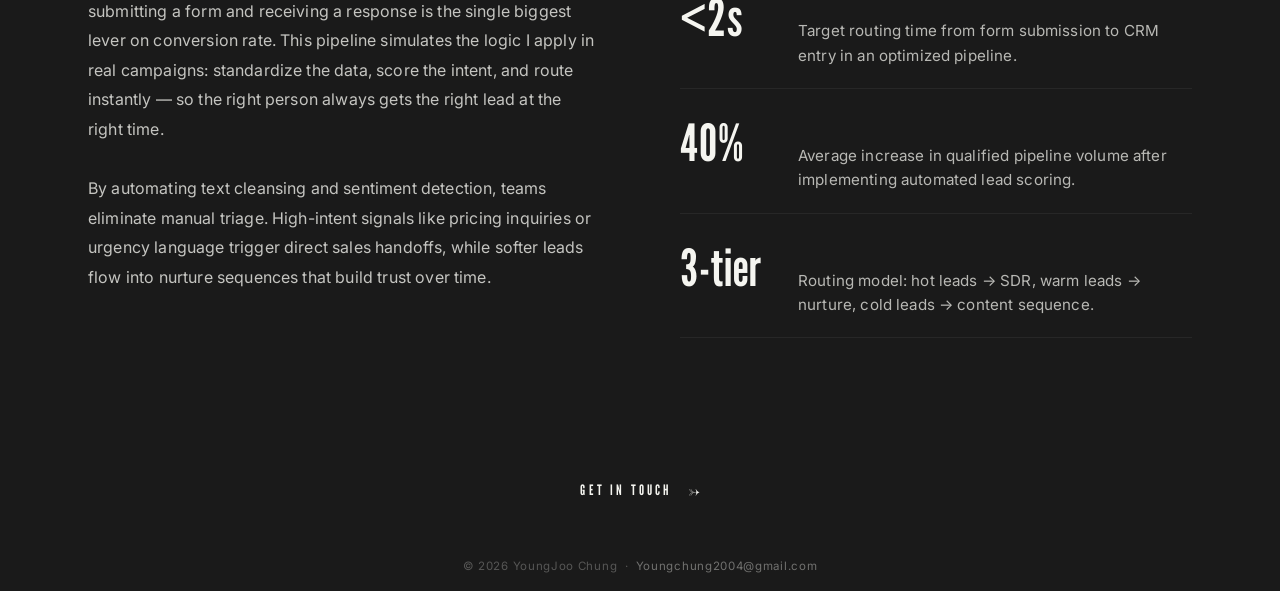
==== commit a1c96408: "Improve body text legibility across all three project pages Increase font sizes to 1rem+, lighten te" ====
--- a/automation.html
+++ b/automation.html
@@ -33,11 +33,13 @@
       margin-bottom: 28px;
     }
     .auto-hero-sub {
-      font-family: var(--font-serif);
+      font-family: var(--font-sans);
       font-size: 1.05rem;
+      font-weight: 400;
       line-height: 1.8;
-      color: rgba(245,245,240,.55);
+      color: rgba(245,245,240,.78);
       max-width: 620px;
+      letter-spacing: 0.01em;
     }
     .auto-tags {
       display: flex;
@@ -243,9 +245,10 @@
     }
     .endpoint-desc {
       font-family: var(--font-sans);
-      font-size: 0.73rem;
-      color: rgba(245,245,240,.25);
-      line-height: 1.5;
+      font-size: 0.88rem;
+      color: rgba(245,245,240,.68);
+      line-height: 1.6;
+      letter-spacing: 0.01em;
     }
     .endpoint-badge {
       position: absolute;
@@ -350,10 +353,12 @@
       margin-bottom: 24px;
     }
     .speed-body {
-      font-family: var(--font-serif);
+      font-family: var(--font-sans);
       font-size: 1rem;
+      font-weight: 400;
       line-height: 1.85;
-      color: rgba(245,245,240,.55);
+      color: rgba(245,245,240,.78);
+      letter-spacing: 0.01em;
     }
     .speed-stats {
       display: flex;
@@ -378,9 +383,10 @@
     }
     .stat-desc {
       font-family: var(--font-sans);
-      font-size: 0.82rem;
-      color: rgba(245,245,240,.4);
-      line-height: 1.5;
+      font-size: 0.95rem;
+      color: rgba(245,245,240,.72);
+      line-height: 1.6;
+      letter-spacing: 0.01em;
     }
 
     /* ── Status Log ─────────────────────────────── */
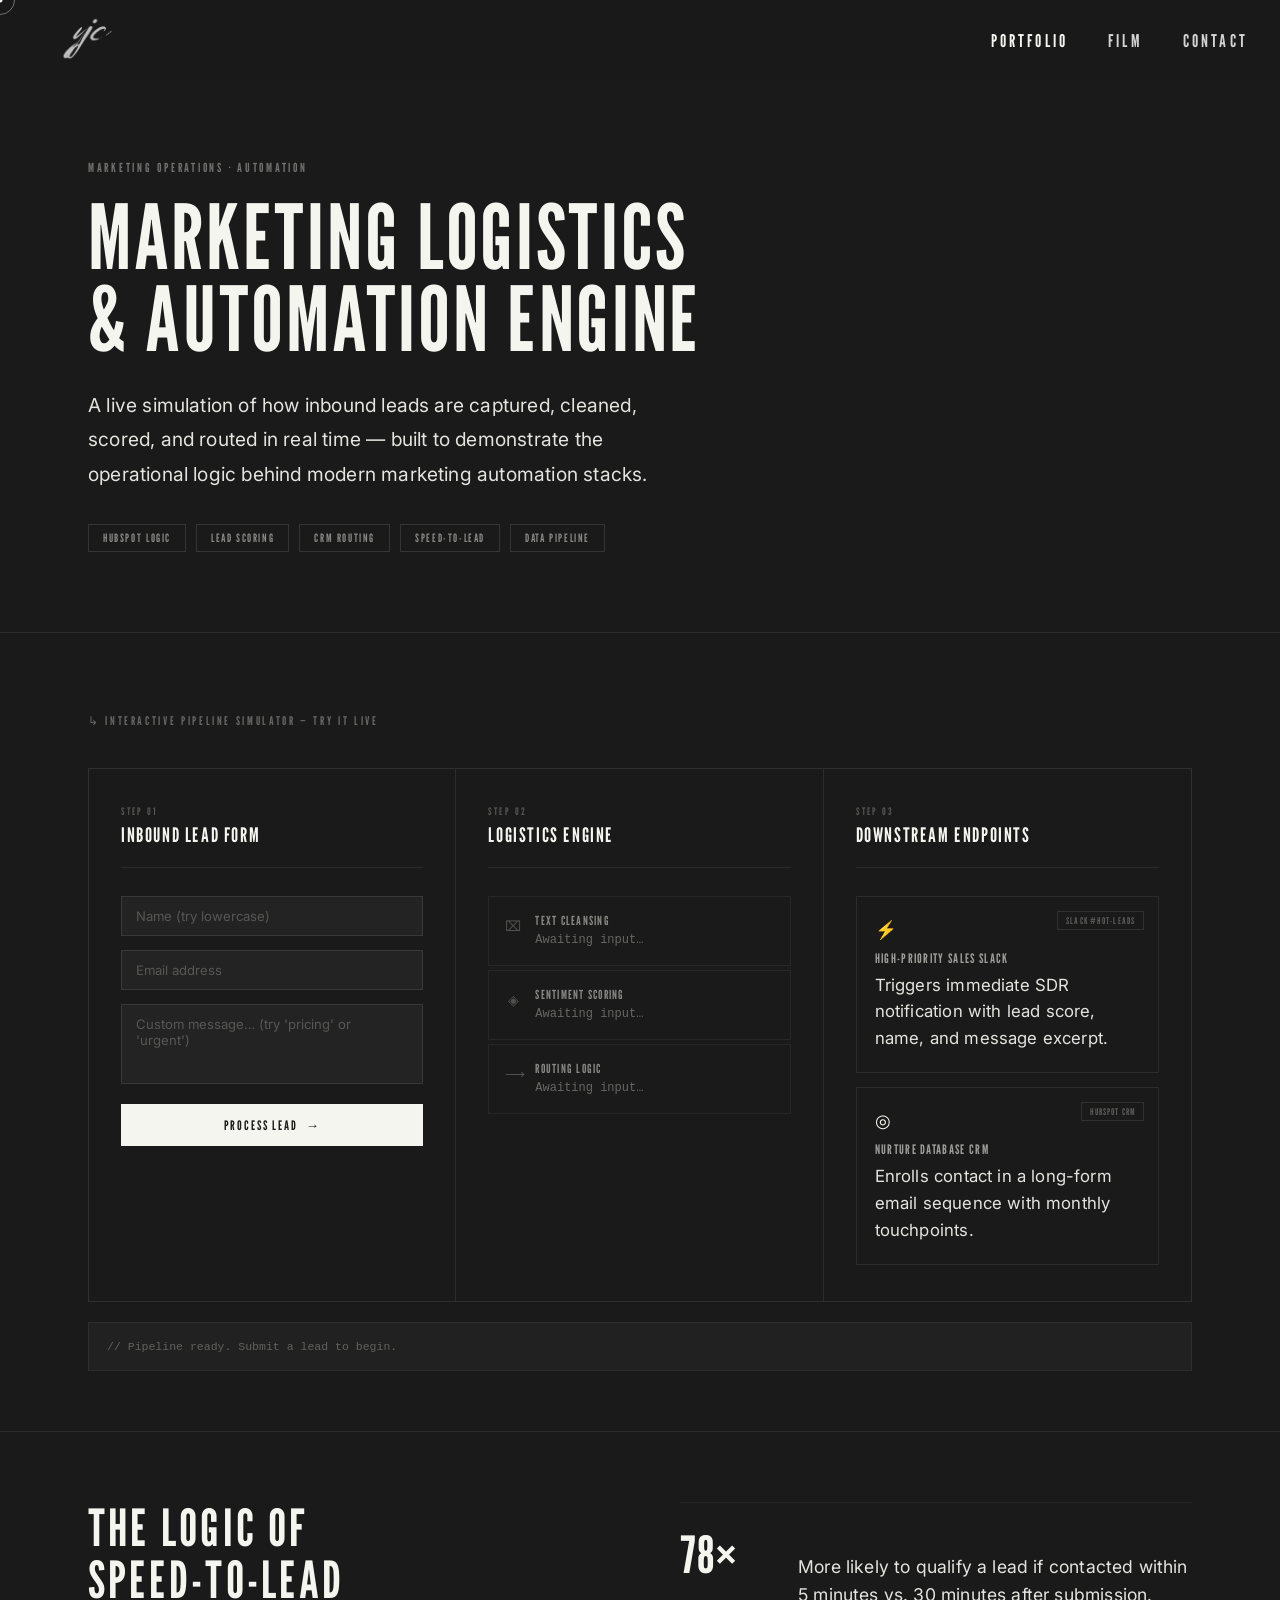
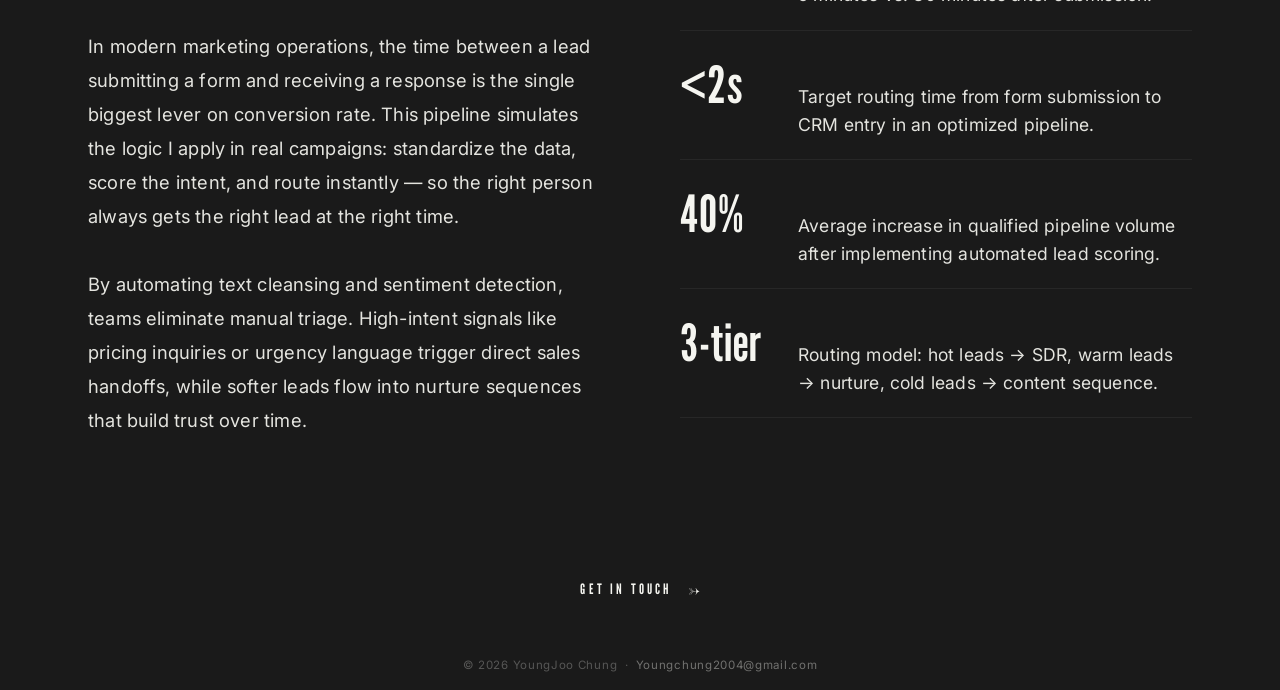
==== commit f529bfe0: "Make body text larger and brighter across all three project pages Increase font sizes (~10-15% large" ====
--- a/automation.html
+++ b/automation.html
@@ -34,10 +34,10 @@
     }
     .auto-hero-sub {
       font-family: var(--font-sans);
-      font-size: 1.05rem;
+      font-size: 1.2rem;
       font-weight: 400;
       line-height: 1.8;
-      color: rgba(245,245,240,.78);
+      color: rgba(245,245,240,.92);
       max-width: 620px;
       letter-spacing: 0.01em;
     }
@@ -245,8 +245,8 @@
     }
     .endpoint-desc {
       font-family: var(--font-sans);
-      font-size: 0.88rem;
-      color: rgba(245,245,240,.68);
+      font-size: 1.05rem;
+      color: rgba(245,245,240,.92);
       line-height: 1.6;
       letter-spacing: 0.01em;
     }
@@ -354,10 +354,10 @@
     }
     .speed-body {
       font-family: var(--font-sans);
-      font-size: 1rem;
+      font-size: 1.15rem;
       font-weight: 400;
       line-height: 1.85;
-      color: rgba(245,245,240,.78);
+      color: rgba(245,245,240,.92);
       letter-spacing: 0.01em;
     }
     .speed-stats {
@@ -383,8 +383,8 @@
     }
     .stat-desc {
       font-family: var(--font-sans);
-      font-size: 0.95rem;
-      color: rgba(245,245,240,.72);
+      font-size: 1.1rem;
+      color: rgba(245,245,240,.92);
       line-height: 1.6;
       letter-spacing: 0.01em;
     }
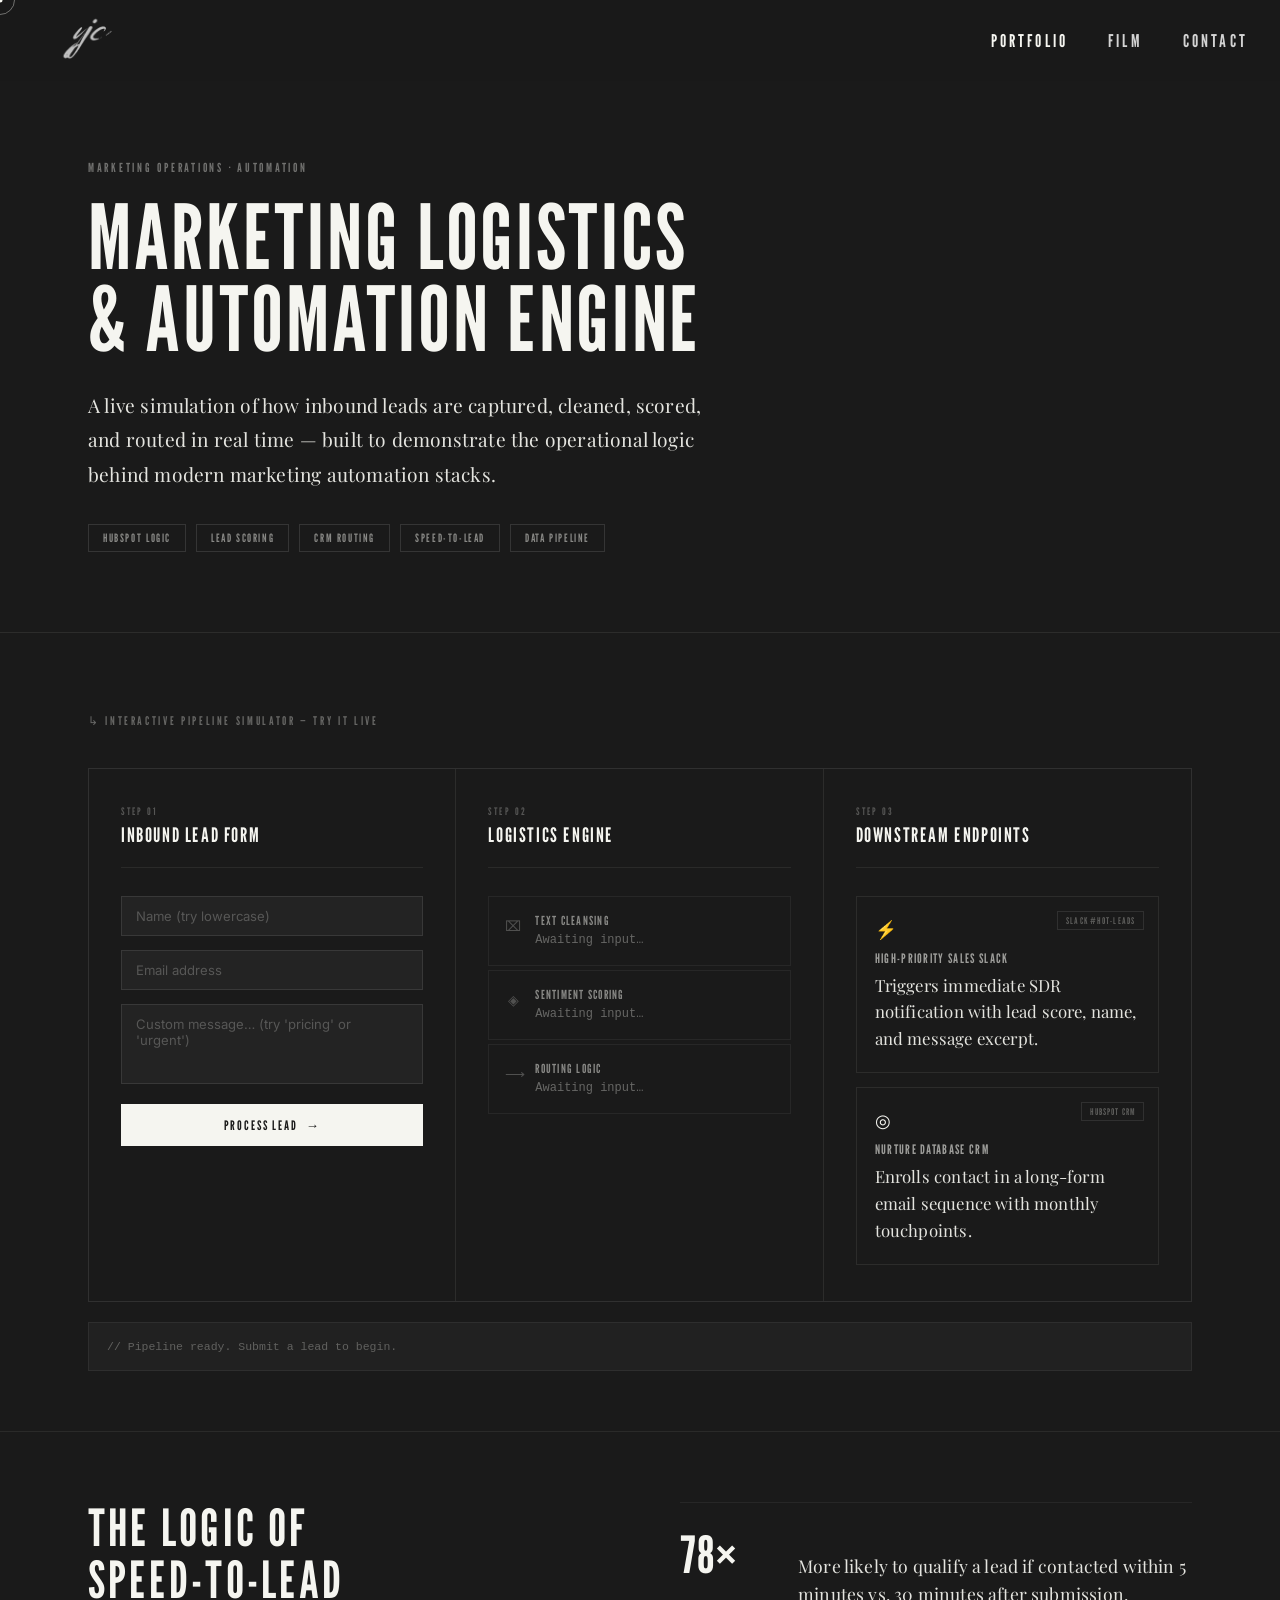
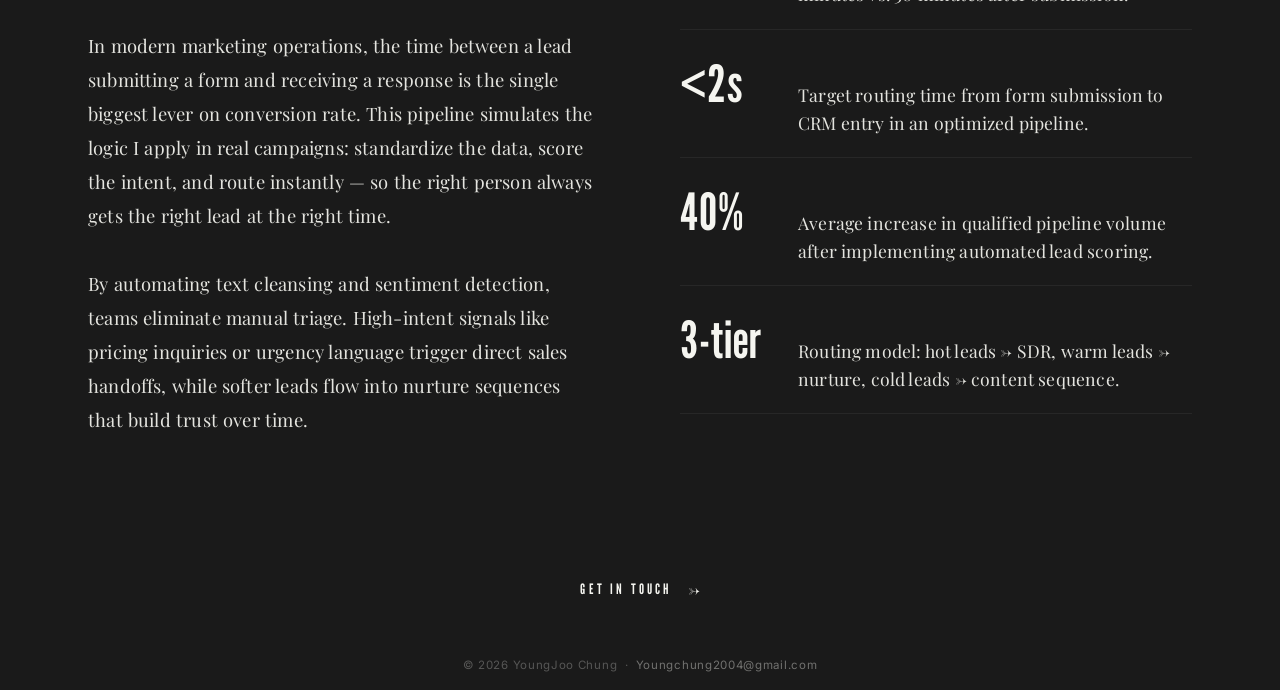
==== commit 5cd25ac3: "Match body text font to site-wide Playfair Display serif Switch all description/body copy from Inter" ====
--- a/automation.html
+++ b/automation.html
@@ -33,7 +33,7 @@
       margin-bottom: 28px;
     }
     .auto-hero-sub {
-      font-family: var(--font-sans);
+      font-family: var(--font-serif);
       font-size: 1.2rem;
       font-weight: 400;
       line-height: 1.8;
@@ -244,7 +244,7 @@
       transition: color .3s;
     }
     .endpoint-desc {
-      font-family: var(--font-sans);
+      font-family: var(--font-serif);
       font-size: 1.05rem;
       color: rgba(245,245,240,.92);
       line-height: 1.6;
@@ -353,7 +353,7 @@
       margin-bottom: 24px;
     }
     .speed-body {
-      font-family: var(--font-sans);
+      font-family: var(--font-serif);
       font-size: 1.15rem;
       font-weight: 400;
       line-height: 1.85;
@@ -382,7 +382,7 @@
       min-width: 100px;
     }
     .stat-desc {
-      font-family: var(--font-sans);
+      font-family: var(--font-serif);
       font-size: 1.1rem;
       color: rgba(245,245,240,.92);
       line-height: 1.6;
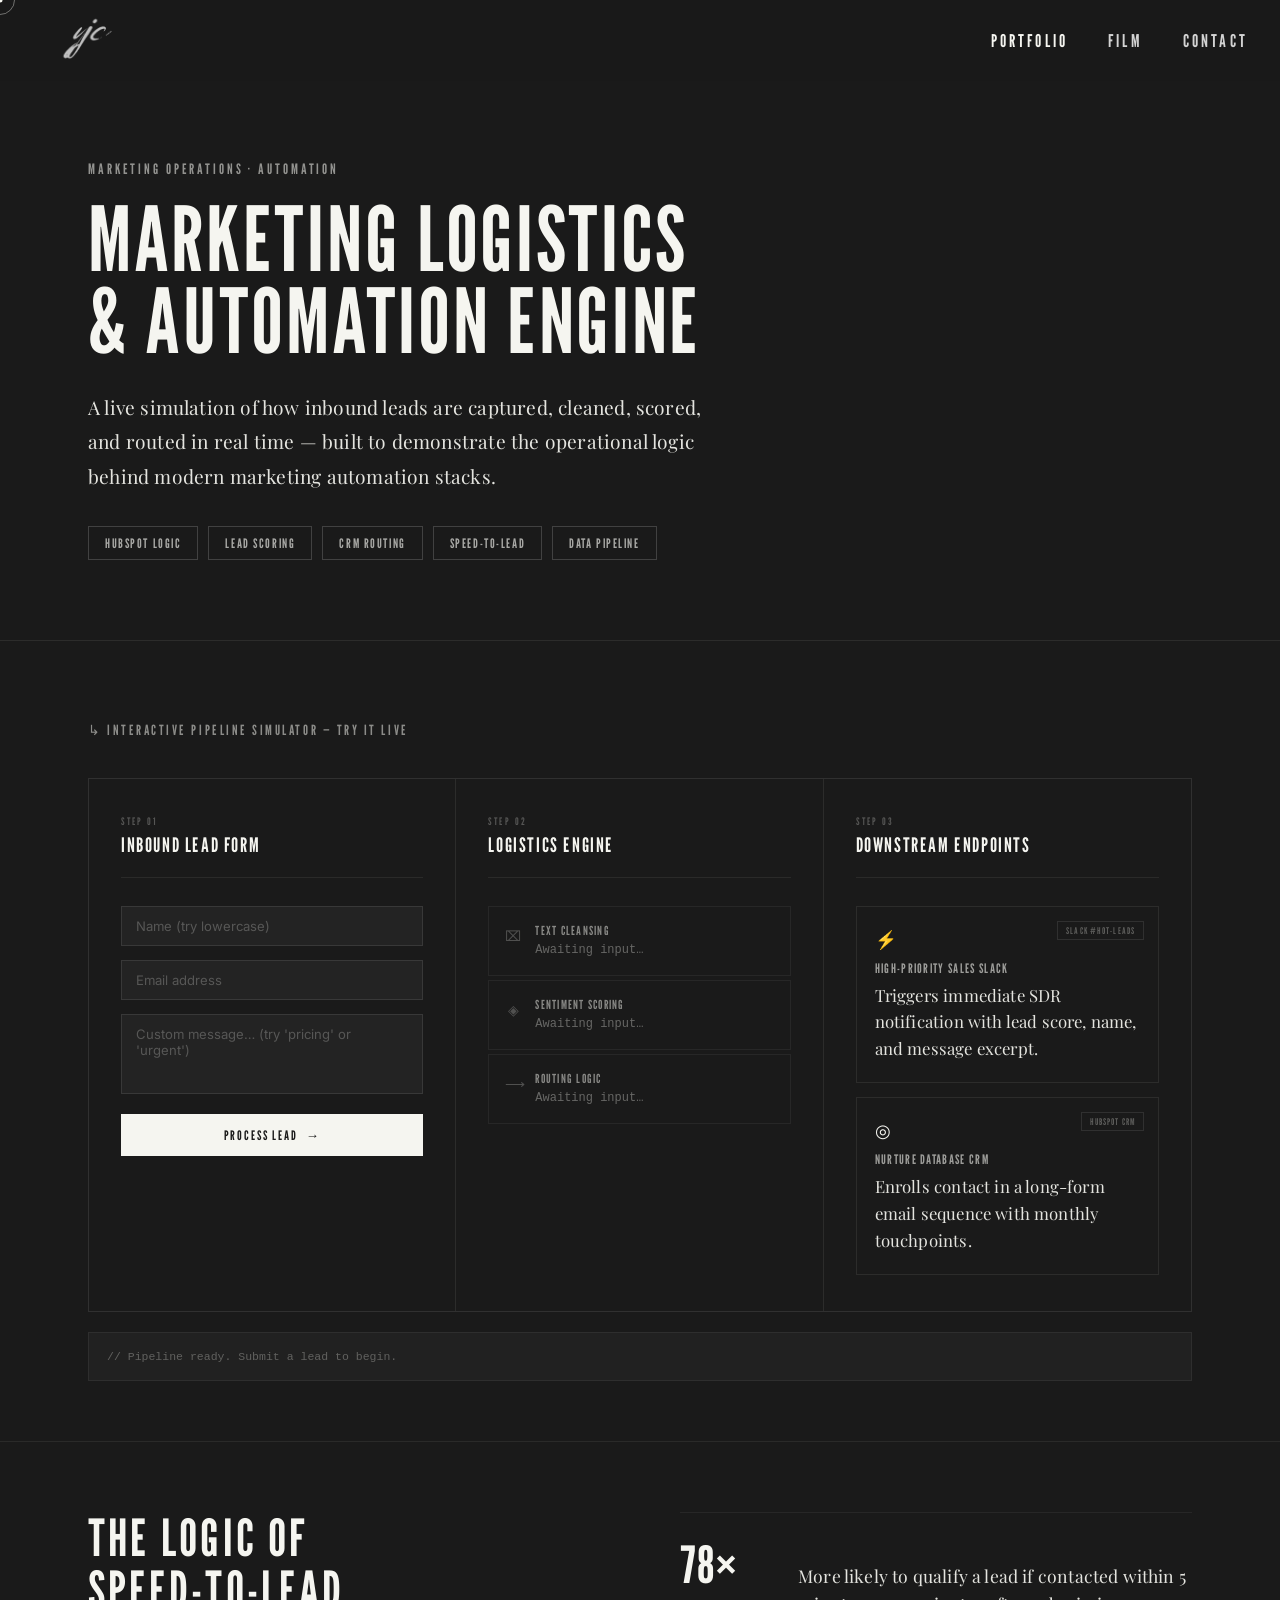
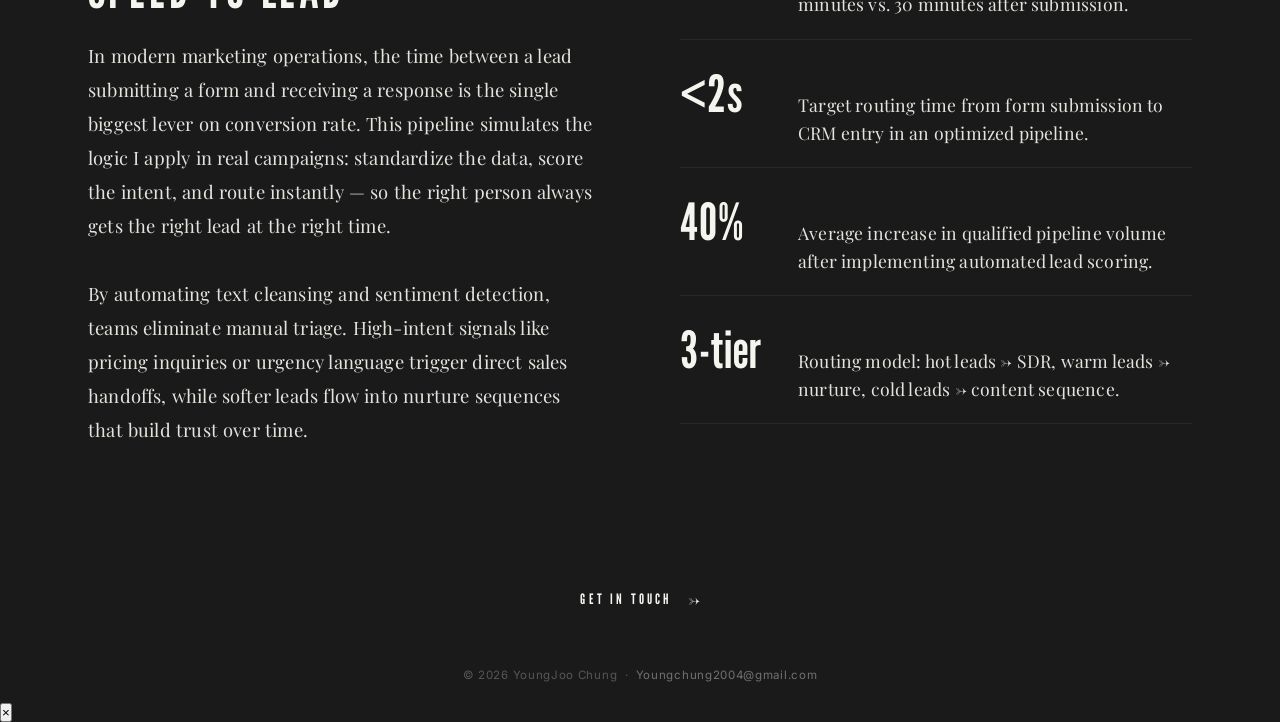
==== commit 8225452f: "Improve legibility: larger filter tabs, eyebrows, and tag pills across all pages" ====
--- a/automation.html
+++ b/automation.html
@@ -16,10 +16,10 @@
     }
     .auto-hero-eyebrow {
       font-family: var(--font-display);
-      font-size: 0.78rem;
-      letter-spacing: 0.22em;
-      text-transform: uppercase;
-      color: rgba(245,245,240,.4);
+      font-size: 0.9rem;
+      letter-spacing: 0.2em;
+      text-transform: uppercase;
+      color: rgba(245,245,240,.55);
       margin-bottom: 20px;
     }
     .auto-hero-title {
@@ -49,12 +49,12 @@
     }
     .auto-tag {
       font-family: var(--font-display);
-      font-size: 0.72rem;
-      letter-spacing: 0.14em;
-      text-transform: uppercase;
-      color: rgba(245,245,240,.5);
-      border: 1px solid rgba(245,245,240,.12);
-      padding: 6px 14px;
+      font-size: 0.82rem;
+      letter-spacing: 0.12em;
+      text-transform: uppercase;
+      color: rgba(245,245,240,.65);
+      border: 1px solid rgba(245,245,240,.18);
+      padding: 8px 16px;
     }
 
     /* ── Simulator Wrapper ──────────────────────── */
@@ -63,10 +63,10 @@
     }
     .sim-label {
       font-family: var(--font-display);
-      font-size: 0.75rem;
-      letter-spacing: 0.22em;
-      text-transform: uppercase;
-      color: rgba(245,245,240,.35);
+      font-size: 0.88rem;
+      letter-spacing: 0.18em;
+      text-transform: uppercase;
+      color: rgba(245,245,240,.52);
       margin-bottom: 40px;
     }
 
--- a/css/style.css
+++ b/css/style.css
@@ -370,78 +370,6 @@
 .about-ctas { display: flex; gap: 14px; flex-wrap: wrap; }
 
 /* ============================================
-   HOME — STRENGTHS
-   ============================================ */
-.strengths-section {
-  padding: 80px 0 100px;
-}
-
-.strengths-label {
-  font-family: var(--font-display);
-  font-size: clamp(2.2rem, 4vw, 3.5rem);
-  font-weight: 400;
-  letter-spacing: 0.08em;
-  text-transform: uppercase;
-  color: #D3D3D3;
-  margin-bottom: 48px;
-  line-height: 1;
-}
-
-.strengths-grid {
-  display: grid;
-  grid-template-columns: repeat(3, 1fr);
-  gap: 20px;
-}
-
-.strength-card {
-  background: var(--bg-card);
-  border: 1px solid var(--cream-border);
-  padding: 40px 32px;
-  transition: border-color .3s, transform .3s;
-  position: relative;
-  overflow: hidden;
-}
-
-.strength-card::before {
-  content: '';
-  position: absolute;
-  top: 0; left: 0;
-  width: 2px; height: 0;
-  background: var(--cream);
-  transition: height .4s var(--ease);
-}
-
-.strength-card:hover { border-color: rgba(245,245,240,0.3); transform: translateY(-4px); }
-.strength-card:hover::before { height: 100%; }
-
-.strength-num {
-  font-family: var(--font-display);
-  font-size: 0.7rem;
-  letter-spacing: 0.16em;
-  color: var(--cream-dim);
-  margin-bottom: 18px;
-  display: block;
-}
-
-.strength-name {
-  font-family: var(--font-display);
-  font-size: 1.4rem;
-  font-weight: 400;
-  letter-spacing: 0.06em;
-  text-transform: uppercase;
-  color: var(--cream);
-  margin-bottom: 14px;
-  line-height: 1.1;
-}
-
-.strength-desc {
-  font-family: var(--font-serif);
-  font-size: 0.88rem;
-  line-height: 1.75;
-  color: var(--cream-dim);
-}
-
-/* ============================================
    HOME — SKILLS
    ============================================ */
 .skills-section {
@@ -559,10 +487,10 @@
 
 .page-hero-sub {
   font-family: var(--font-display);
-  font-size: 0.75rem;
-  letter-spacing: 0.2em;
-  text-transform: uppercase;
-  color: var(--cream-dim);
+  font-size: 0.95rem;
+  letter-spacing: 0.18em;
+  text-transform: uppercase;
+  color: rgba(245,245,240,.65);
 }
 
 /* ============================================
@@ -580,9 +508,9 @@
 .filter-tabs { display: flex; gap: 6px; }
 
 .filter-tab {
-  padding: 6px 18px;
-  font-family: var(--font-display);
-  font-size: 0.75rem;
+  padding: 10px 28px;
+  font-family: var(--font-display);
+  font-size: 0.88rem;
   letter-spacing: 0.14em;
   text-transform: uppercase;
   color: var(--cream-dim);
@@ -598,8 +526,13 @@
 /* ============================================
    PORTFOLIO — PROJECT GRID
    ============================================ */
-.projects-section { padding: 56px 0 100px; }
+.projects-section { padding: 56px 0 100px; transition: opacity .18s ease; }
 .projects-section .container { max-width: none; padding: 0; }
+
+/* ── View: ALL — flat unified grid, no category headers ── */
+.projects-section.view-all .project-group-header { display: none; }
+.projects-section.view-all .project-group + .project-group { margin-top: 2px !important; }
+.projects-section.view-all .project-group:first-child { margin-top: 0; }
 
 .projects-grid {
   display: grid;
@@ -681,6 +614,30 @@
 }
 
 .project-card.filtered-out { display: none; }
+
+/* ── Portfolio Category Groups (portfolio.html only) ── */
+.project-group + .project-group { margin-top: 100px; }
+.project-group.filtered-out { display: none; }
+
+.project-group-header {
+  padding: 64px 48px 28px;
+  border-bottom: 1px solid rgba(245,245,240,.12);
+  margin-bottom: 2px;
+}
+
+.project-group-label {
+  font-family: var(--font-display);
+  font-size: clamp(1.25rem, 1.5vw, 1.65rem);
+  font-weight: 400;
+  letter-spacing: 0.08em;
+  text-transform: uppercase;
+  line-height: 1;
+  color: rgba(245,245,240,.92);
+}
+
+.project-group-line {
+  display: none;
+}
 
 /* ============================================
    PROJECT MODAL
@@ -1077,51 +1034,122 @@
 
 @media (max-width: 768px) {
   .container { padding: 0 24px; }
-  .nav-container { padding: 0 24px; }
-
+  .nav-container { padding: 0 20px; }
+
+  /* Logo sits cleanly inside the 80px nav bar */
+  .nav-logo-img { height: 48px; }
+
+  /* Hamburger — always above the overlay */
+  .nav-toggle {
+    display: flex;
+    cursor: pointer;
+    position: relative;
+    z-index: 501;
+    padding: 8px;
+  }
+
+  .nav-toggle span {
+    width: 24px;
+    height: 2px;
+  }
+
+  /* ── Solid black full-screen overlay ───────────────
+     No blur, no transparency — covers 100% of the
+     screen regardless of browser/device.            */
   .nav-links {
     position: fixed;
-    top: 60px; left: 0; right: 0;
-    background: #111;
+    top: 0; left: 0;
+    width: 100vw;
+    height: 100vh;
+    background: #000;
     flex-direction: column;
+    align-items: flex-start;
+    justify-content: center;
     gap: 0;
-    border-bottom: 1px solid var(--cream-border);
-    transform: translateY(-110%);
-    transition: transform .35s var(--ease);
+    padding: 0 0 0 48px;
+    opacity: 0;
+    visibility: hidden;
+    transition: opacity .25s ease, visibility .25s ease;
+    z-index: 500;
+    overflow-y: auto;
   }
 
-  .nav-links.open { transform: translateY(0); }
+  .nav-links.open {
+    opacity: 1;
+    visibility: visible;
+  }
+
   .nav-links li { width: 100%; }
 
+  /* Left-aligned, large white links */
   .nav-link {
     display: block;
-    padding: 16px 28px;
-    font-size: 0.9rem;
+    padding: 18px 0;
+    font-size: 2rem;
+    letter-spacing: 0.08em;
+    color: #fff;
+    border-bottom: 1px solid rgba(255,255,255,.08);
   }
 
+  .nav-link:hover,
+  .nav-link.active { color: rgba(255,255,255,.6); }
+
+  /* Portfolio sub-links */
   .nav-dropdown {
     position: static;
-    background: rgba(0,0,0,.2);
+    background: transparent;
     border: none;
-    border-top: 1px solid var(--cream-border);
     opacity: 1;
     pointer-events: all;
     transform: none;
     display: none;
+    min-width: unset;
+    padding-left: 20px;
   }
 
   .nav-item.dropdown-open .nav-dropdown { display: block; }
-  .nav-dropdown a { padding: 12px 28px 12px 44px; }
-  .nav-toggle { display: flex; }
-
-  .hero { padding: 60px 24px 0; }
+
+  .nav-dropdown a {
+    padding: 12px 0;
+    font-size: 1rem;
+    letter-spacing: 0.12em;
+    text-align: left;
+    border-bottom: 1px solid rgba(255,255,255,.05);
+    color: rgba(255,255,255,.4);
+  }
+
+  .nav-dropdown a:hover { color: rgba(255,255,255,.75); }
+  .nav-dropdown a:last-child { border-bottom: none; }
+
+  /* ── X close button (injected by JS) ── */
+  /* Hidden by default on ALL screen sizes — JS toggles it open/closed */
+  .nav-close {
+    position: fixed;
+    top: 24px;
+    right: 24px;
+    z-index: 502;
+    background: none;
+    border: none;
+    cursor: pointer;
+    color: #fff;
+    font-size: 2rem;
+    line-height: 1;
+    padding: 10px;
+    display: none;
+    align-items: center;
+    justify-content: center;
+    width: 44px;
+    height: 44px;
+  }
+
+  /* Hero top-padding must clear the 80px fixed nav bar */
+  .hero { padding: 100px 24px 0; }
   .hero-name { font-size: clamp(3rem, 15vw, 6rem); }
   .hero-subhead { font-size: clamp(0.7rem, 3.5vw, 1rem); letter-spacing: 0.12em; }
 
   .about-grid { grid-template-columns: 1fr; gap: 40px; }
   .about-photo-wrap img { max-height: 420px; }
 
-  .strengths-grid { grid-template-columns: 1fr; }
   .skills-grid    { grid-template-columns: 1fr; }
   .skill-block    { border-right: none; border-bottom: 1px solid var(--cream-border); }
 
@@ -1130,6 +1158,9 @@
   .gallery-grid { columns: 1; }
 
   .projects-grid { grid-template-columns: 1fr; }
+  .project-group-header { padding: 44px 20px 22px; }
+  .project-group + .project-group { margin-top: 72px; }
+  .project-group-label { font-size: clamp(1.1rem, 3.5vw, 1.35rem); }
 
   .modal { max-height: 100vh; }
   .modal-header { padding: 28px 24px; }
@@ -1149,7 +1180,7 @@
   .hero-subhead { font-size: 0.65rem; letter-spacing: 0.08em; }
   .about-title  { font-size: 2.4rem; }
   .page-hero-title { font-size: 2.8rem; }
-  .filter-tab   { padding: 5px 12px; font-size: 0.68rem; }
+  .filter-tab   { padding: 8px 20px; font-size: 0.82rem; }
   .hero-portrait-wrap { width: 95%; }
   .hero-portrait { height: 45vh; }
   .hero-content { margin-bottom: 32px; }
@@ -1184,6 +1215,9 @@
 body.light-theme .filter-tab:hover { color: #1A1A1A; border-color: rgba(26,26,26,0.4); }
 body.light-theme .filter-tab.active { background: #1A1A1A; color: #F5F5F0; border-color: #1A1A1A; }
 
+body.light-theme .project-group-header { border-bottom-color: rgba(26,26,26,.15); }
+body.light-theme .project-group-label { color: #1A1A1A; }
+
 body.light-theme .project-card-image { background: #DEDED9; }
 body.light-theme .project-card-overlay { background: rgba(245,245,240,0.88); }
 body.light-theme .overlay-label { color: #1A1A1A; border-bottom-color: rgba(26,26,26,0.4); }
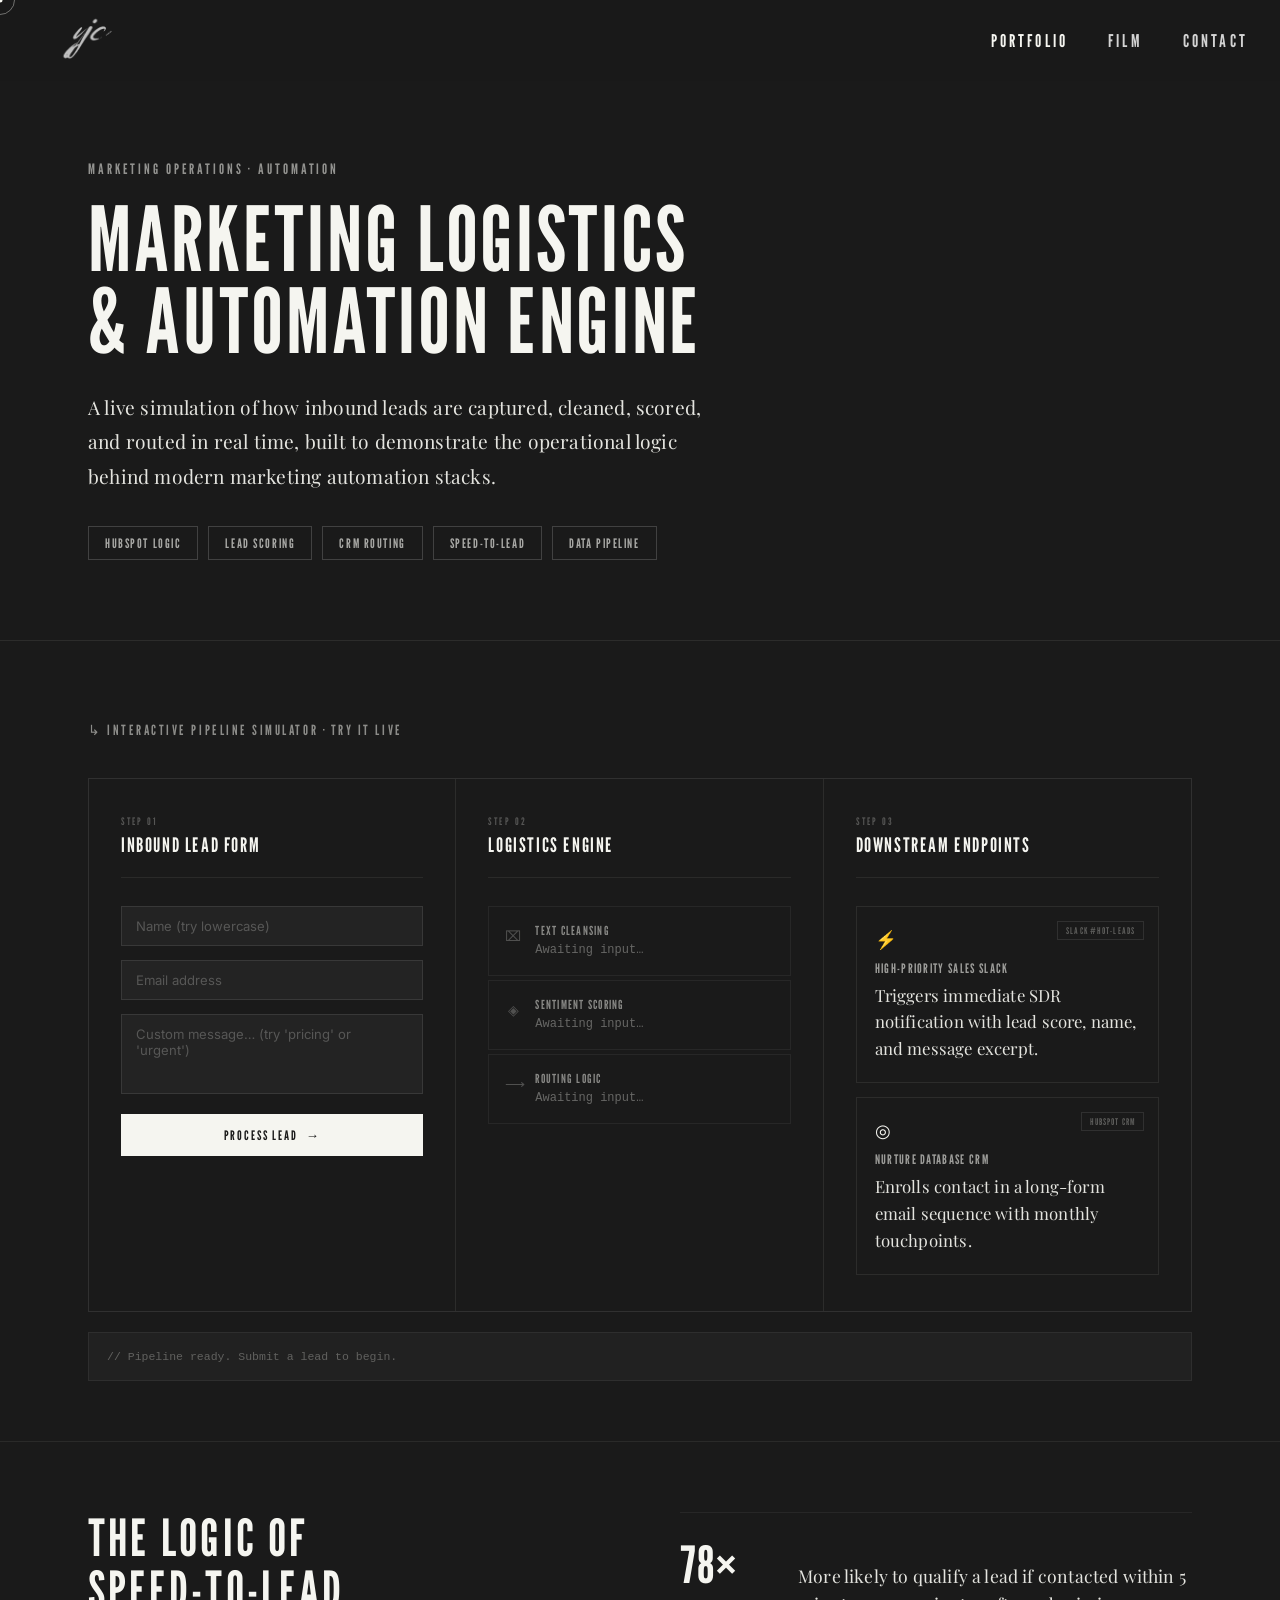
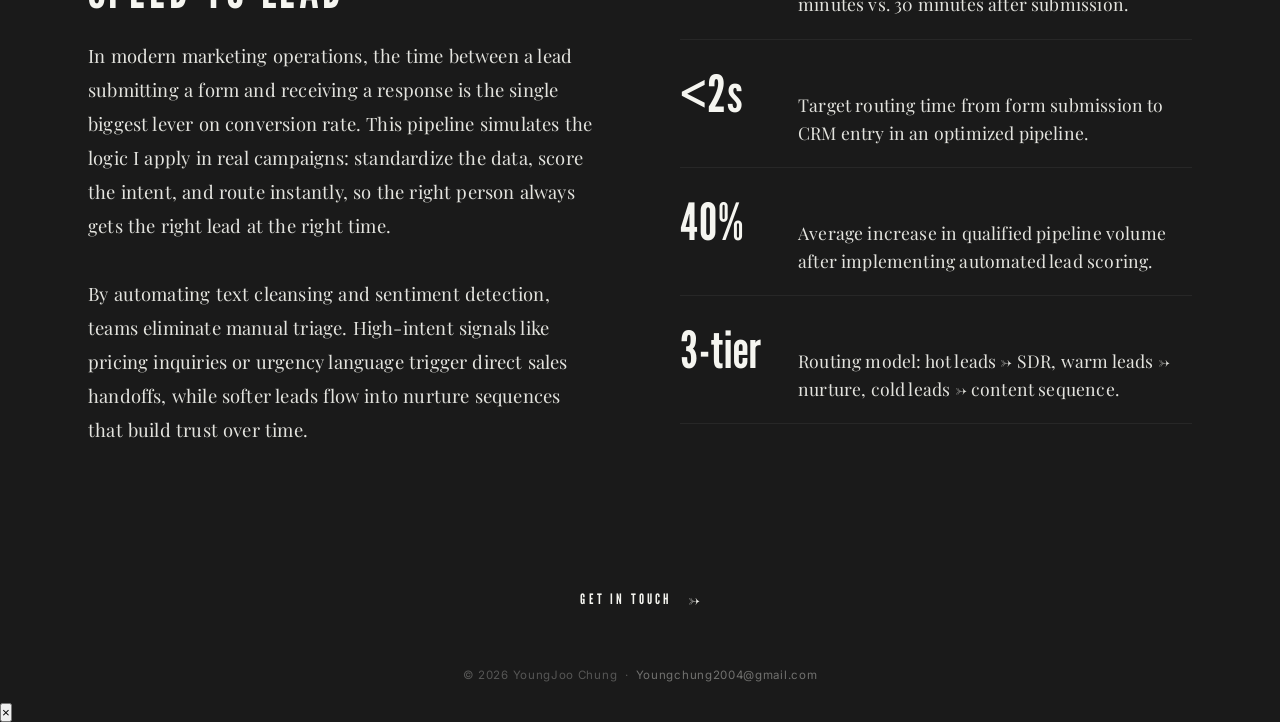
==== commit f83632a0: "Refactored all pages. Standardized styling. Fixed container spacing issues." ====
--- a/automation.html
+++ b/automation.html
@@ -3,7 +3,7 @@
 <head>
   <meta charset="UTF-8">
   <meta name="viewport" content="width=device-width, initial-scale=1.0">
-  <title>Marketing Automation Engine — YoungJoo Chung</title>
+  <title>Marketing Automation Engine · YoungJoo Chung</title>
   <link rel="preconnect" href="https://fonts.googleapis.com">
   <link rel="preconnect" href="https://fonts.gstatic.com" crossorigin>
   <link href="https://fonts.googleapis.com/css2?family=League+Gothic&family=Playfair+Display:ital,wght@0,400;0,600;0,700;1,400&family=Inter:wght@300;400;500;600&display=swap" rel="stylesheet">
@@ -422,7 +422,7 @@
 
   <nav class="nav">
     <div class="nav-container">
-      <a href="index.html" class="nav-home"><img src="images/logo.png" alt="YJC" class="nav-logo-img"></a>
+      <a href="index.html" class="nav-home"><img src="assets/images/logo.png" alt="YJC" class="nav-logo-img"></a>
       <button class="nav-toggle" aria-label="Toggle navigation">
         <span></span><span></span><span></span>
       </button>
@@ -446,7 +446,7 @@
     <div class="container">
       <p class="auto-hero-eyebrow">Marketing Operations · Automation</p>
       <h1 class="auto-hero-title">Marketing Logistics<br>&amp; Automation Engine</h1>
-      <p class="auto-hero-sub">A live simulation of how inbound leads are captured, cleaned, scored, and routed in real time — built to demonstrate the operational logic behind modern marketing automation stacks.</p>
+      <p class="auto-hero-sub">A live simulation of how inbound leads are captured, cleaned, scored, and routed in real time, built to demonstrate the operational logic behind modern marketing automation stacks.</p>
       <div class="auto-tags">
         <span class="auto-tag">HubSpot Logic</span>
         <span class="auto-tag">Lead Scoring</span>
@@ -460,7 +460,7 @@
   <!-- ── Simulator ─────────────────────────────── -->
   <section class="simulator-section">
     <div class="container">
-      <p class="sim-label">↳ Interactive Pipeline Simulator — Try It Live</p>
+      <p class="sim-label">↳ Interactive Pipeline Simulator · Try It Live</p>
 
       <div class="sim-grid" id="sim-grid">
 
@@ -558,7 +558,7 @@
         <div>
           <h2 class="speed-title">The Logic of<br>Speed-to-Lead</h2>
           <p class="speed-body">
-            In modern marketing operations, the time between a lead submitting a form and receiving a response is the single biggest lever on conversion rate. This pipeline simulates the logic I apply in real campaigns: standardize the data, score the intent, and route instantly — so the right person always gets the right lead at the right time.<br><br>
+            In modern marketing operations, the time between a lead submitting a form and receiving a response is the single biggest lever on conversion rate. This pipeline simulates the logic I apply in real campaigns: standardize the data, score the intent, and route instantly, so the right person always gets the right lead at the right time.<br><br>
             By automating text cleansing and sentiment detection, teams eliminate manual triage. High-intent signals like pricing inquiries or urgency language trigger direct sales handoffs, while softer leads flow into nurture sequences that build trust over time.
           </p>
         </div>
@@ -673,7 +673,7 @@
       if (!rawName) { nameInput.focus(); return; }
 
       btn.disabled = true;
-      logEl.innerHTML = '<span class="log-line">// Pipeline initiated — ' + new Date().toLocaleTimeString() + '</span>';
+      logEl.innerHTML = '<span class="log-line">// Pipeline initiated: ' + new Date().toLocaleTimeString() + '</span>';
       resetSteps();
 
       // ── Packet appears at form button ────────────
@@ -705,7 +705,7 @@
 
       const hits = scoreMessage(message);
       const isHighPriority = hits.length > 0;
-      const score = isHighPriority ? 'HIGH INTENT (' + hits.join(', ') + ')' : 'LOW INTENT — no triggers found';
+      const score = isHighPriority ? 'HIGH INTENT (' + hits.join(', ') + ')' : 'LOW INTENT: no triggers found';
       outSentiment.textContent = 'Score: ' + score;
       stepSentiment.classList.remove('active');
       stepSentiment.classList.add('done');
--- a/css/style.css
+++ b/css/style.css
@@ -21,7 +21,7 @@
 
 body {
   font-family: var(--font-serif);
-  background: #1A1A1A !important;
+  background: var(--bg);
   color: var(--cream);
   cursor: none;
   overflow-x: hidden;
@@ -529,23 +529,25 @@
 .projects-section { padding: 56px 0 100px; transition: opacity .18s ease; }
 .projects-section .container { max-width: none; padding: 0; }
 
-/* ── View: ALL — flat unified grid, no category headers ── */
-.projects-section.view-all .project-group-header { display: none; }
-.projects-section.view-all .project-group + .project-group { margin-top: 2px !important; }
-.projects-section.view-all .project-group:first-child { margin-top: 0; }
+/* ── View: ALL — cards are moved by JS into .projects-grid-flat so they flow as one continuous grid ── */
+.projects-section.view-all .project-group { display: none; }
+.projects-grid-flat { display: none; }
+.projects-section.view-all .projects-grid-flat { display: flex; }
 
 .projects-grid {
-  display: grid;
-  grid-template-columns: repeat(3, 1fr);
+  display: flex;
+  flex-wrap: wrap;
   gap: 2px;
 }
 
 .project-card {
+  flex: 0 0 calc((100% - 4px) / 3);
   background: var(--bg-card);
   cursor: none;
   overflow: hidden;
   transition: opacity .25s;
   position: relative;
+  text-decoration: none;
 }
 
 .project-card:hover { opacity: .82; }
@@ -616,11 +618,11 @@
 .project-card.filtered-out { display: none; }
 
 /* ── Portfolio Category Groups (portfolio.html only) ── */
-.project-group + .project-group { margin-top: 100px; }
+.project-group + .project-group { margin-top: 56px; }
 .project-group.filtered-out { display: none; }
 
 .project-group-header {
-  padding: 64px 48px 28px;
+  padding: 36px 48px 18px;
   border-bottom: 1px solid rgba(245,245,240,.12);
   margin-bottom: 2px;
 }
@@ -638,6 +640,102 @@
 .project-group-line {
   display: none;
 }
+
+/* ── Portfolio "Marketing Technology" demo-card art ── */
+.demo-art {
+  width: 100%;
+  min-height: 260px;
+  background: #111;
+  display: flex;
+  flex-direction: column;
+  align-items: center;
+  justify-content: center;
+}
+.demo-art--pe  { gap: 14px; padding: 24px; position: relative; overflow: hidden; }
+.demo-art--mae { gap: 14px; padding: 24px; }
+.demo-art--gtm { gap: 12px; padding: 28px; position: relative; overflow: hidden; }
+
+.demo-glow--pe  { position: absolute; inset: 0; background: radial-gradient(ellipse 80% 60% at 50% 50%, #2E3A4E22, transparent); }
+.demo-glow--gtm { position: absolute; inset: 0; background: radial-gradient(ellipse 70% 50% at 50% 50%, rgba(120,200,180,.06), transparent); }
+
+.demo-eyebrow {
+  font-family: 'League Gothic', sans-serif;
+  letter-spacing: 0.22em;
+  text-transform: uppercase;
+}
+.demo-eyebrow--pe  { font-size: 0.6rem;  color: rgba(245,245,240,.2);  position: relative; }
+.demo-eyebrow--mae { font-size: 0.65rem; color: rgba(245,245,240,.25); }
+.demo-eyebrow--gtm { font-size: 0.6rem;  color: rgba(245,245,240,.2);  position: relative; }
+
+.demo-tagrow { display: flex; gap: 8px; position: relative; }
+
+.demo-tag {
+  font-family: 'League Gothic', sans-serif;
+  font-size: 0.58rem;
+  letter-spacing: 0.12em;
+  text-transform: uppercase;
+  padding: 5px 10px;
+}
+.demo-tag--commuter { border: 1px solid rgba(232,164,74,.4); color: rgba(232,164,74,.7); }
+.demo-tag--fitness   { border: 1px solid rgba(143,212,74,.25); color: rgba(143,212,74,.4); }
+.demo-tag--creative  { border: 1px solid rgba(212,122,90,.25); color: rgba(212,122,90,.4); }
+
+.demo-title {
+  font-family: 'League Gothic', sans-serif;
+  letter-spacing: 0.1em;
+  text-transform: uppercase;
+  text-align: center;
+}
+.demo-title--pe  { font-size: clamp(1rem,2vw,1.5rem);     color: rgba(245,245,240,.45); position: relative; }
+.demo-title--mae { font-size: clamp(1.1rem,2.2vw,1.6rem); color: rgba(245,245,240,.5); }
+.demo-title--gtm { font-size: clamp(0.9rem,1.8vw,1.3rem); color: rgba(245,245,240,.4);  position: relative; }
+
+.demo-dotrow { display: flex; gap: 6px; margin-top: 4px; }
+.demo-dot { width: 6px; height: 6px; border-radius: 50%; }
+.demo-dot--green { background: rgba(100,220,130,.5); }
+.demo-dot--dim   { background: rgba(245,245,240,.15); }
+.demo-dot--blue  { background: rgba(120,160,255,.5); }
+
+.gtm-mini-diagram { display: flex; align-items: center; gap: 6px; position: relative; }
+.gtm-mini-col     { display: flex; flex-direction: column; gap: 4px; }
+
+.gtm-mini-source {
+  width: 36px; height: 14px;
+  display: flex; align-items: center; justify-content: center;
+}
+.gtm-mini-source--apollo { border: 1px solid rgba(120,200,180,.35); }
+.gtm-mini-source--linav  { border: 1px solid rgba(120,160,255,.3); }
+.gtm-mini-source--csv    { border: 1px solid rgba(245,245,240,.12); }
+
+.gtm-mini-source-label {
+  font-family: 'League Gothic', sans-serif;
+  font-size: 0.42rem;
+  letter-spacing: 0.1em;
+  text-transform: uppercase;
+}
+.gtm-mini-source-label--apollo { color: rgba(120,200,180,.6); }
+.gtm-mini-source-label--linav  { color: rgba(120,160,255,.55); }
+.gtm-mini-source-label--csv    { color: rgba(245,245,240,.3); }
+
+.gtm-mini-lines { display: flex; flex-direction: column; gap: 2px; }
+.gtm-mini-line  { width: 18px; height: 1px; background: rgba(245,245,240,.15); }
+
+.gtm-mini-node {
+  width: 44px; height: 52px;
+  display: flex; align-items: center; justify-content: center;
+}
+.gtm-mini-node--clay    { border: 1px solid rgba(120,200,180,.4); background: rgba(120,200,180,.04); }
+.gtm-mini-node--hubspot { border: 1px solid rgba(245,245,240,.18); }
+
+.gtm-mini-node-label {
+  font-family: 'League Gothic', sans-serif;
+  letter-spacing: 0.1em;
+  text-transform: uppercase;
+  text-align: center;
+  line-height: 1.3;
+}
+.gtm-mini-node-label--clay    { font-size: 0.55rem; color: rgba(120,200,180,.7); }
+.gtm-mini-node-label--hubspot { font-size: 0.52rem; color: rgba(245,245,240,.45); }
 
 /* ============================================
    PROJECT MODAL
@@ -927,75 +1025,81 @@
    ============================================ */
 .contact-section {
   min-height: calc(100vh - 60px);
-  padding: 120px 0 80px;
-  display: flex;
-  align-items: center;
-}
-
-.contact-grid {
-  display: grid;
-  grid-template-columns: 1fr 1fr;
-  gap: 80px;
-  align-items: start;
-}
-
-.contact-eyebrow {
-  font-family: var(--font-display);
-  font-size: 0.72rem;
-  letter-spacing: 0.2em;
-  text-transform: uppercase;
-  color: var(--cream-dim);
-  margin-bottom: 16px;
-}
-
-.contact-intro h2 {
-  font-family: var(--font-display);
-  font-size: clamp(2.8rem, 5vw, 4.5rem);
-  font-weight: 400;
-  letter-spacing: 0.06em;
-  text-transform: uppercase;
-  color: var(--cream);
-  line-height: 1;
-  margin-bottom: 22px;
-}
-
-.contact-intro p {
+  padding: 140px 0 80px;
+  display: flex;
+  align-items: center;
+}
+
+.contact-layout {
+  display: flex;
+  flex-wrap: wrap;
+  align-items: center;
+  justify-content: space-between;
+  gap: 64px;
+}
+
+.contact-headline {
+  font-family: var(--font-serif);
+  font-weight: 600;
+  font-size: clamp(3.5rem, 7vw, 7rem);
+  line-height: 0.96;
+  color: var(--cream);
+  text-transform: none;
+  flex: 1 1 auto;
+}
+
+.contact-headline-line { display: block; }
+.line-1 { margin-left: 0; }
+.line-2 { margin-left: clamp(1rem, 6vw, 4rem); }
+.line-3 { margin-left: 0; position: relative; }
+
+.contact-headline-dot {
+  display: inline-block;
+  width: 0.22em;
+  height: 0.22em;
+  margin-left: 0.3em;
+  border-radius: 50%;
+  background: var(--cream);
+  vertical-align: top;
+  transform: translateY(0.18em);
+}
+
+.contact-info {
+  flex: 0 0 380px;
+  width: 380px;
+}
+
+.contact-blurb {
   font-family: var(--font-serif);
   font-size: 0.95rem;
   line-height: 1.8;
   color: var(--cream-dim);
-  margin-bottom: 36px;
-}
-
-.contact-cards { display: flex; flex-direction: column; gap: 2px; }
+  margin-bottom: 28px;
+}
+
+.contact-cards { display: flex; flex-direction: column; gap: 12px; }
 
 .contact-card {
   display: flex;
   align-items: center;
-  gap: 20px;
-  padding: 24px 28px;
+  justify-content: space-between;
+  gap: 16px;
+  padding: 18px 24px;
   background: var(--bg-card);
-  border: 1px solid var(--cream-border);
+  border: 1.5px solid var(--cream-border);
   text-decoration: none;
   color: var(--cream);
   cursor: none;
-  transition: all .25s;
+  transition: all .25s var(--ease);
 }
 
 .contact-card:hover {
+  border-color: var(--cream);
   background: var(--cream-subtle);
-  border-color: rgba(245,245,240,.3);
-  transform: translateX(4px);
-}
-
-.contact-card-icon {
-  width: 38px; height: 38px;
-  border: 1px solid var(--cream-border);
-  border-radius: 50%;
-  display: flex; align-items: center; justify-content: center;
-  color: var(--cream-dim);
-  flex-shrink: 0;
-}
+  transform: translateY(-2px);
+}
+
+.contact-card-text { display: flex; flex-direction: column; gap: 4px; }
 
 .contact-card-label {
   font-family: var(--font-display);
@@ -1003,7 +1107,6 @@
   letter-spacing: 0.14em;
   text-transform: uppercase;
   color: var(--cream-dim);
-  margin-bottom: 3px;
 }
 
 .contact-card-value {
@@ -1013,10 +1116,10 @@
 }
 
 .contact-card-arrow {
-  margin-left: auto;
-  font-size: 1rem;
+  font-size: 1.1rem;
   color: var(--cream-dim);
   transition: color .2s, transform .2s;
+  flex-shrink: 0;
 }
 
 .contact-card:hover .contact-card-arrow { color: var(--cream); transform: translateX(3px); }
@@ -1025,7 +1128,7 @@
    RESPONSIVE
    ============================================ */
 @media (max-width: 1024px) {
-  .projects-grid { grid-template-columns: repeat(2, 1fr); }
+  .project-card  { flex-basis: calc((100% - 2px) / 2); }
   .skills-grid   { grid-template-columns: repeat(2, 1fr); }
   .skill-block:nth-child(2) { border-right: none; }
   .skill-block:nth-child(3) { border-top: 1px solid var(--cream-border); }
@@ -1153,13 +1256,16 @@
   .skills-grid    { grid-template-columns: 1fr; }
   .skill-block    { border-right: none; border-bottom: 1px solid var(--cream-border); }
 
-  .contact-grid { grid-template-columns: 1fr; gap: 48px; }
+  .contact-section { padding: 110px 0 64px; }
+  .contact-layout { flex-direction: column; align-items: flex-start; gap: 40px; }
+  .line-2 { margin-left: 0.5rem; }
+  .contact-info { flex: 1 1 auto; width: 100%; }
 
   .gallery-grid { columns: 1; }
 
-  .projects-grid { grid-template-columns: 1fr; }
-  .project-group-header { padding: 44px 20px 22px; }
-  .project-group + .project-group { margin-top: 72px; }
+  .project-card { flex-basis: 100%; }
+  .project-group-header { padding: 28px 20px 14px; }
+  .project-group + .project-group { margin-top: 40px; }
   .project-group-label { font-size: clamp(1.1rem, 3.5vw, 1.35rem); }
 
   .modal { max-height: 100vh; }
@@ -1197,8 +1303,8 @@
   --cream-dim:    rgba(26, 26, 26, 0.55);
   --cream-subtle: rgba(26, 26, 26, 0.06);
   --cream-border: rgba(26, 26, 26, 0.12);
-  background: #F5F5F0 !important;
-  color: #1A1A1A;
+  background: var(--bg);
+  color: var(--cream);
 }
 
 body.light-theme .nav-logo-img { filter: brightness(0.1); }
@@ -1206,32 +1312,32 @@
 
 body.light-theme .nav-dropdown {
   background: #EEEEE9;
-  border-color: rgba(26,26,26,0.12);
+  border-color: var(--cream-border);
 }
 body.light-theme .nav-dropdown a { color: rgba(26,26,26,0.65); border-bottom-color: rgba(26,26,26,0.1); }
-body.light-theme .nav-dropdown a:hover { color: #1A1A1A; background: rgba(26,26,26,0.04); }
-
-body.light-theme .filter-tab { color: rgba(26,26,26,0.55); border-color: rgba(26,26,26,0.2); }
-body.light-theme .filter-tab:hover { color: #1A1A1A; border-color: rgba(26,26,26,0.4); }
-body.light-theme .filter-tab.active { background: #1A1A1A; color: #F5F5F0; border-color: #1A1A1A; }
+body.light-theme .nav-dropdown a:hover { color: var(--cream); background: rgba(26,26,26,0.04); }
+
+body.light-theme .filter-tab { color: var(--cream-dim); border-color: rgba(26,26,26,0.2); }
+body.light-theme .filter-tab:hover { color: var(--cream); border-color: rgba(26,26,26,0.4); }
+body.light-theme .filter-tab.active { background: var(--cream); color: var(--bg); border-color: var(--cream); }
 
 body.light-theme .project-group-header { border-bottom-color: rgba(26,26,26,.15); }
-body.light-theme .project-group-label { color: #1A1A1A; }
+body.light-theme .project-group-label { color: var(--cream); }
 
 body.light-theme .project-card-image { background: #DEDED9; }
 body.light-theme .project-card-overlay { background: rgba(245,245,240,0.88); }
-body.light-theme .overlay-label { color: #1A1A1A; border-bottom-color: rgba(26,26,26,0.4); }
-
-body.light-theme .modal { background: #F5F5F0; }
+body.light-theme .overlay-label { color: var(--cream); border-bottom-color: rgba(26,26,26,0.4); }
+
+body.light-theme .modal { background: var(--bg); }
 body.light-theme .modal-close { border-color: rgba(26,26,26,0.2); color: rgba(26,26,26,0.5); }
-body.light-theme .modal-close:hover { border-color: #1A1A1A; color: #1A1A1A; }
-
-body.light-theme .cursor-dot { background: #1A1A1A; }
+body.light-theme .modal-close:hover { border-color: var(--cream); color: var(--cream); }
+
+body.light-theme .cursor-dot { background: var(--cream); }
 body.light-theme .cursor-ring { border-color: rgba(26,26,26,0.3); }
-body.light-theme .cursor-ring.hovering { border-color: #1A1A1A; background: rgba(26,26,26,0.05); }
+body.light-theme .cursor-ring.hovering { border-color: var(--cream); background: rgba(26,26,26,0.05); }
 
 body.light-theme .film-category-title {
-  color: #1A1A1A;
+  color: var(--cream);
   border-bottom-color: rgba(26,26,26,0.5);
 }
 
